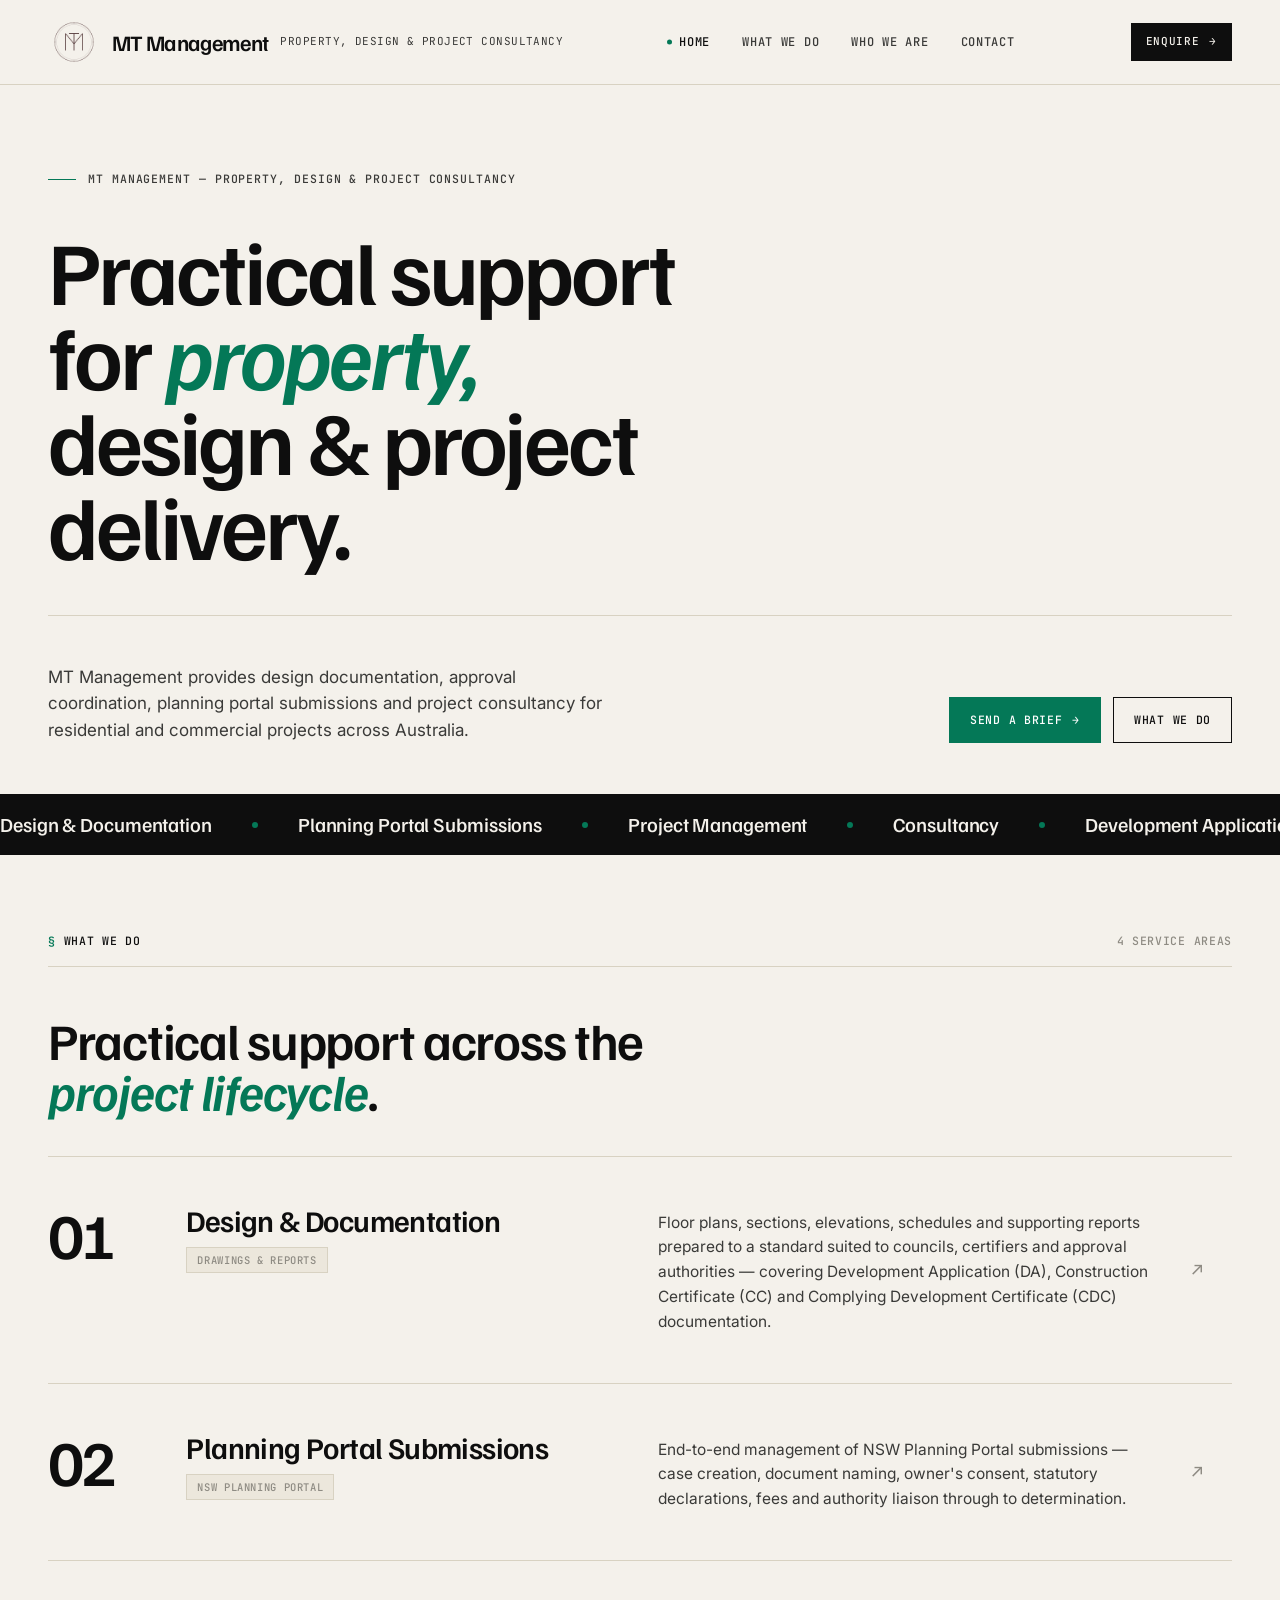
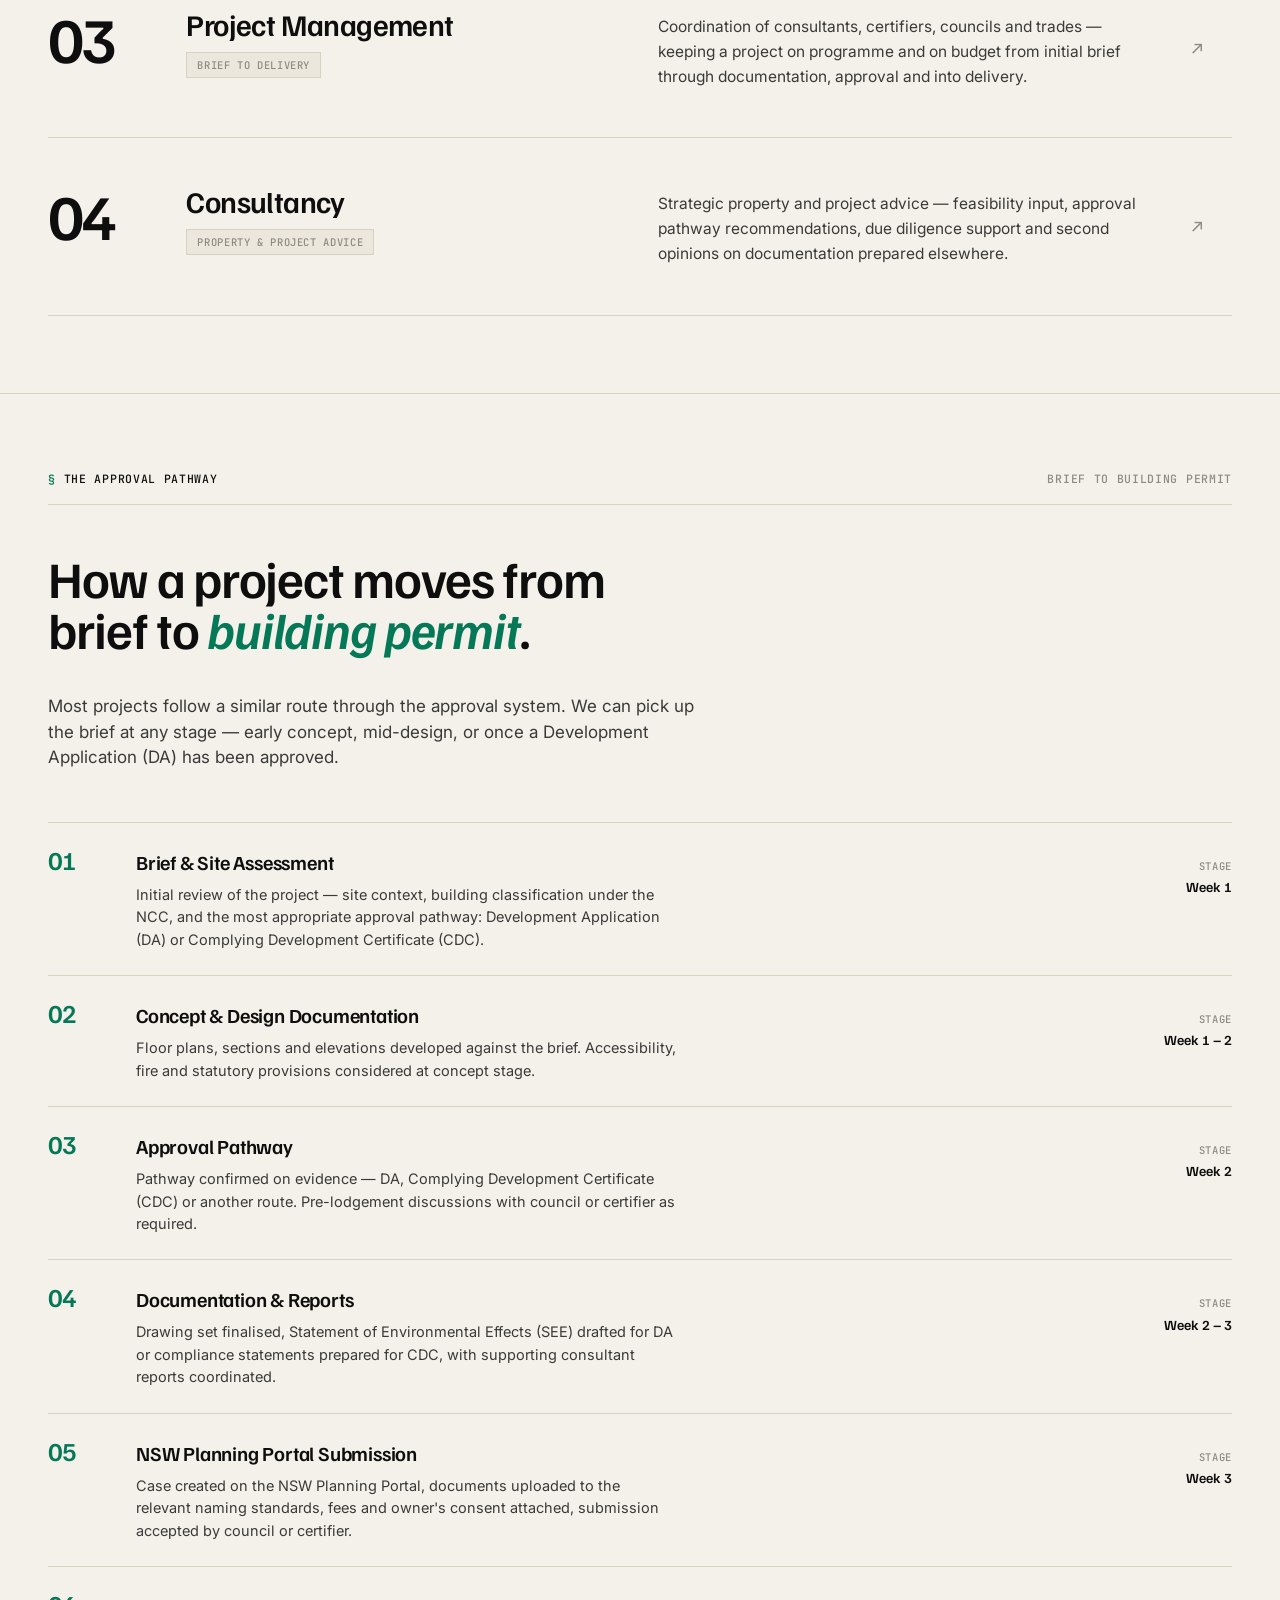
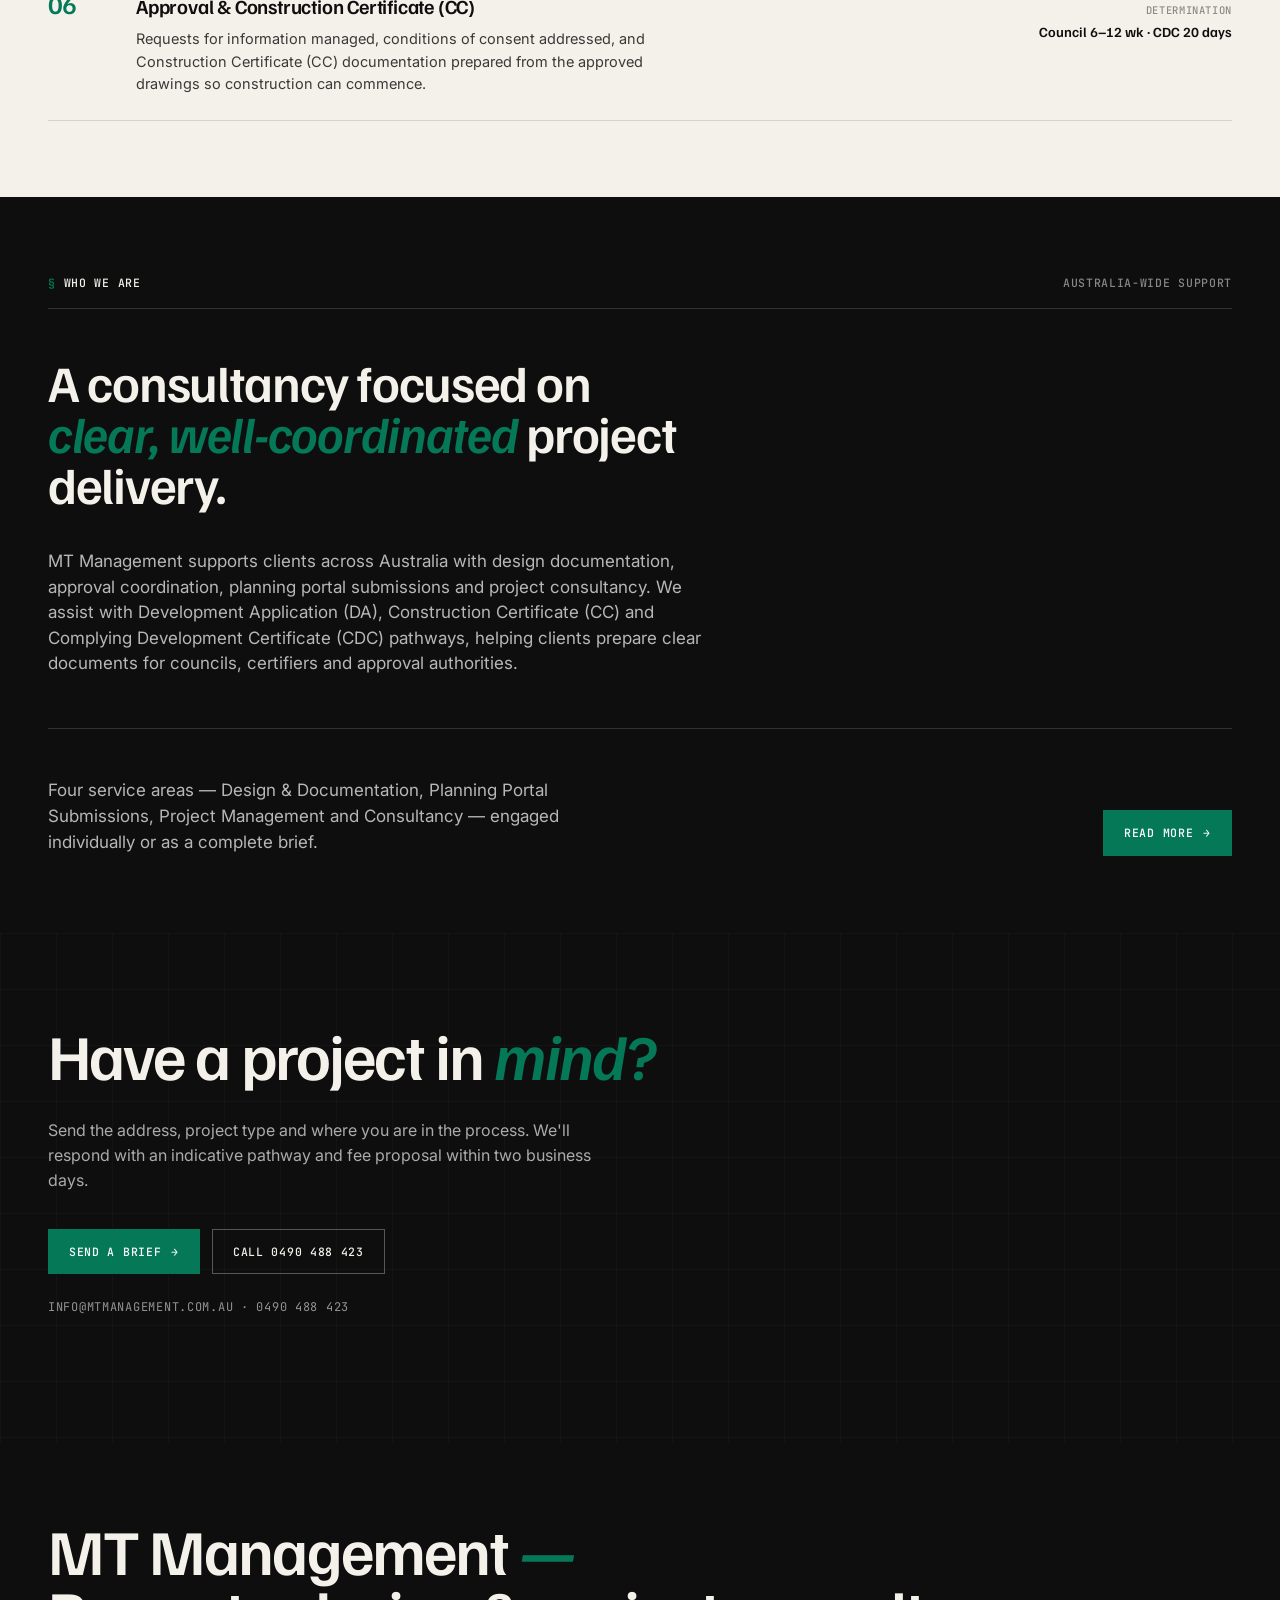
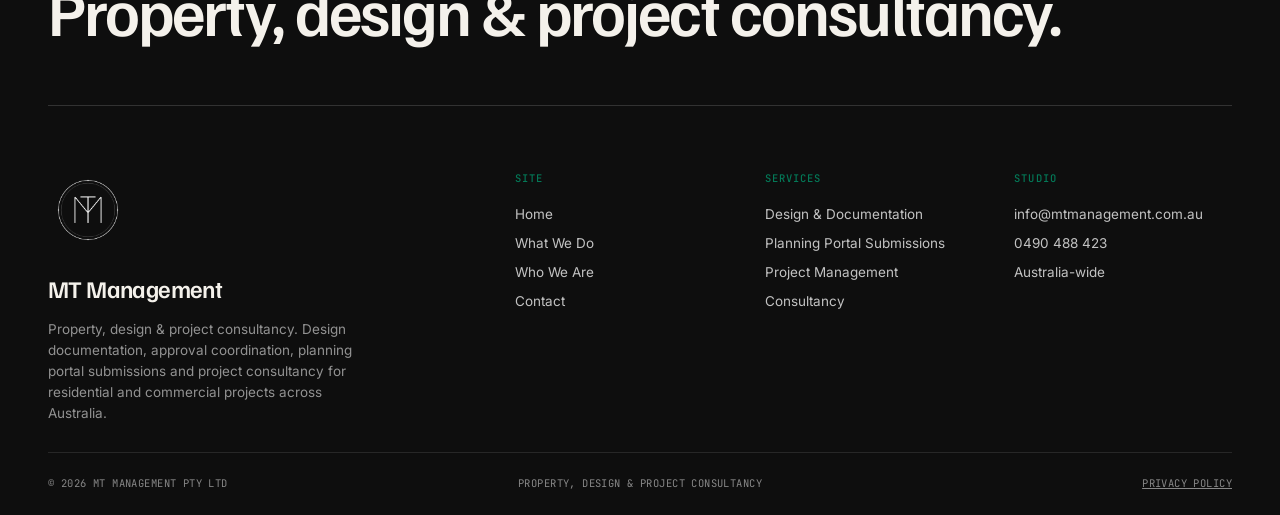
==== index.html @ 386cda75 "Add MT Management logo, audit fixes - Wire logo.png into headers (52px), footer-mark (80px white-fil" ====
<!DOCTYPE html>
<html lang="en">
<head>
<meta charset="UTF-8">
<meta name="viewport" content="width=device-width, initial-scale=1.0">
<title>MT Management — Property, Design &amp; Project Consultancy</title>
<meta name="description" content="MT Management provides design documentation, approval coordination, planning portal submissions and project consultancy for residential and commercial projects across Australia.">
<link rel="preconnect" href="https://fonts.googleapis.com">
<link rel="preconnect" href="https://fonts.gstatic.com" crossorigin>
<link href="https://fonts.googleapis.com/css2?family=Familjen+Grotesk:ital,wght@0,400..700;1,400..700&family=Inter:wght@300..700&family=JetBrains+Mono:wght@400;500&display=swap" rel="stylesheet">
<link rel="stylesheet" href="styles.css">
<link rel="icon" type="image/png" href="logo.png">
</head>
<body>

<!-- ============ HEADER ============ -->
<header class="bar">
  <div class="wrap">
    <div class="bar-inner">
      <a class="mark" href="index.html">
        <img class="logo-mark" src="logo.png" alt="" width="52" height="52">
        <span class="logo">MT Management</span>
        <span class="sub">Property, design &amp; project consultancy</span>
      </a>
      <nav class="primary">
        <a href="index.html" class="current">Home</a>
        <a href="services.html">What We Do</a>
        <a href="about.html">Who We Are</a>
        <a href="contact.html">Contact</a>
      </nav>
      <div class="bar-cta">
        <a href="contact.html" class="btn btn-dark btn-sm">Enquire <span class="btn-arrow">→</span></a>
        <button class="nav-toggle" aria-label="Open menu">Menu</button>
      </div>
    </div>
  </div>
</header>

<!-- ============ HERO ============ -->
<section class="hero">
  <div class="wrap">
    <div class="hero-eyebrow">MT Management — Property, Design &amp; Project Consultancy</div>

    <h1 class="hero-headline">Practical support<br>for <em>property,</em><br>design &amp; project<br>delivery.</h1>

    <div class="hero-foot">
      <p>MT Management provides design documentation, approval coordination, planning portal submissions and project consultancy for residential and commercial projects across Australia.</p>
      <div class="hero-ctas">
        <a href="contact.html" class="btn btn-primary">Send a Brief <span class="btn-arrow">→</span></a>
        <a href="services.html" class="btn btn-outline">What We Do</a>
      </div>
    </div>
  </div>
</section>

<!-- ============ MARQUEE ============ -->
<div class="marquee-strip">
  <div class="marquee-track">
    <span>Design &amp; Documentation</span><span>Planning Portal Submissions</span><span>Project Management</span><span>Consultancy</span><span>Development Application (DA)</span><span>Construction Certificate (CC)</span><span>Complying Development Certificate (CDC)</span><span>Design &amp; Documentation</span><span>Planning Portal Submissions</span><span>Project Management</span><span>Consultancy</span>
  </div>
</div>

<!-- ============ WHAT WE DO (4 service areas) ============ -->
<section class="section">
  <div class="wrap">
    <div class="section-meta">
      <div class="label">What We Do</div>
      <div>4 service areas</div>
    </div>

    <h2 class="section-title">Practical support across the <em>project lifecycle</em>.</h2>

    <div class="services-list">
      <a class="svc-row" href="services.html#design">
        <div class="svc-num">01</div>
        <div class="svc-name">
          <h3>Design &amp; Documentation</h3>
          <span class="tag">Drawings &amp; reports</span>
        </div>
        <div class="svc-desc">Floor plans, sections, elevations, schedules and supporting reports prepared to a standard suited to councils, certifiers and approval authorities — covering Development Application (DA), Construction Certificate (CC) and Complying Development Certificate (CDC) documentation.</div>
        <div class="svc-arrow">↗</div>
      </a>

      <a class="svc-row" href="services.html#portal">
        <div class="svc-num">02</div>
        <div class="svc-name">
          <h3>Planning Portal Submissions</h3>
          <span class="tag">NSW Planning Portal</span>
        </div>
        <div class="svc-desc">End-to-end management of NSW Planning Portal submissions — case creation, document naming, owner's consent, statutory declarations, fees and authority liaison through to determination.</div>
        <div class="svc-arrow">↗</div>
      </a>

      <a class="svc-row" href="services.html#project-management">
        <div class="svc-num">03</div>
        <div class="svc-name">
          <h3>Project Management</h3>
          <span class="tag">Brief to delivery</span>
        </div>
        <div class="svc-desc">Coordination of consultants, certifiers, councils and trades — keeping a project on programme and on budget from initial brief through documentation, approval and into delivery.</div>
        <div class="svc-arrow">↗</div>
      </a>

      <a class="svc-row" href="services.html#consultancy">
        <div class="svc-num">04</div>
        <div class="svc-name">
          <h3>Consultancy</h3>
          <span class="tag">Property &amp; project advice</span>
        </div>
        <div class="svc-desc">Strategic property and project advice — feasibility input, approval pathway recommendations, due diligence support and second opinions on documentation prepared elsewhere.</div>
        <div class="svc-arrow">↗</div>
      </a>
    </div>
  </div>
</section>

<!-- ============ APPROVAL PATHWAY ============ -->
<section class="section section-divider">
  <div class="wrap">
    <div class="section-meta">
      <div class="label">The Approval Pathway</div>
      <div>Brief to building permit</div>
    </div>

    <h2 class="section-title">How a project moves from brief to <em>building permit</em>.</h2>
    <p class="section-lead">Most projects follow a similar route through the approval system. We can pick up the brief at any stage — early concept, mid-design, or once a Development Application (DA) has been approved.</p>

    <div class="process-rows">
      <div class="process-row">
        <div class="process-num-big">01</div>
        <div class="process-content">
          <h4>Brief &amp; Site Assessment</h4>
          <p>Initial review of the project — site context, building classification under the NCC, and the most appropriate approval pathway: Development Application (DA) or Complying Development Certificate (CDC).</p>
        </div>
        <div class="process-time">Stage<strong>Week 1</strong></div>
      </div>

      <div class="process-row">
        <div class="process-num-big">02</div>
        <div class="process-content">
          <h4>Concept &amp; Design Documentation</h4>
          <p>Floor plans, sections and elevations developed against the brief. Accessibility, fire and statutory provisions considered at concept stage.</p>
        </div>
        <div class="process-time">Stage<strong>Week 1 – 2</strong></div>
      </div>

      <div class="process-row">
        <div class="process-num-big">03</div>
        <div class="process-content">
          <h4>Approval Pathway</h4>
          <p>Pathway confirmed on evidence — DA, Complying Development Certificate (CDC) or another route. Pre-lodgement discussions with council or certifier as required.</p>
        </div>
        <div class="process-time">Stage<strong>Week 2</strong></div>
      </div>

      <div class="process-row">
        <div class="process-num-big">04</div>
        <div class="process-content">
          <h4>Documentation &amp; Reports</h4>
          <p>Drawing set finalised, Statement of Environmental Effects (SEE) drafted for DA or compliance statements prepared for CDC, with supporting consultant reports coordinated.</p>
        </div>
        <div class="process-time">Stage<strong>Week 2 – 3</strong></div>
      </div>

      <div class="process-row">
        <div class="process-num-big">05</div>
        <div class="process-content">
          <h4>NSW Planning Portal Submission</h4>
          <p>Case created on the NSW Planning Portal, documents uploaded to the relevant naming standards, fees and owner's consent attached, submission accepted by council or certifier.</p>
        </div>
        <div class="process-time">Stage<strong>Week 3</strong></div>
      </div>

      <div class="process-row">
        <div class="process-num-big">06</div>
        <div class="process-content">
          <h4>Approval &amp; Construction Certificate (CC)</h4>
          <p>Requests for information managed, conditions of consent addressed, and Construction Certificate (CC) documentation prepared from the approved drawings so construction can commence.</p>
        </div>
        <div class="process-time">Determination<strong>Council 6–12 wk · CDC 20 days</strong></div>
      </div>
    </div>
  </div>
</section>

<!-- ============ WHO WE ARE (preview) ============ -->
<section class="section section-dark">
  <div class="wrap">
    <div class="section-meta">
      <div class="label">Who We Are</div>
      <div>Australia-wide support</div>
    </div>

    <h2 class="section-title">A consultancy focused on <em>clear, well-coordinated</em> project delivery.</h2>
    <p class="section-lead">MT Management supports clients across Australia with design documentation, approval coordination, planning portal submissions and project consultancy. We assist with Development Application (DA), Construction Certificate (CC) and Complying Development Certificate (CDC) pathways, helping clients prepare clear documents for councils, certifiers and approval authorities.</p>

    <div class="hero-foot" style="border-top-color: rgba(255,255,255,0.15);">
      <p style="color: rgba(255,255,255,0.7);">Four service areas — Design &amp; Documentation, Planning Portal Submissions, Project Management and Consultancy — engaged individually or as a complete brief.</p>
      <div class="hero-ctas">
        <a href="about.html" class="btn btn-primary">Read More <span class="btn-arrow">→</span></a>
      </div>
    </div>
  </div>
</section>

<!-- ============ JUMBO CTA ============ -->
<section class="cta-jumbo">
  <div class="wrap">
    <h2>Have a project in <em>mind?</em></h2>
    <p>Send the address, project type and where you are in the process. We'll respond with an indicative pathway and fee proposal within two business days.</p>
    <div class="ctas">
      <a href="contact.html" class="btn btn-primary">Send a Brief <span class="btn-arrow">→</span></a>
      <a href="tel:+61490488423" class="btn btn-outline">Call 0490 488 423</a>
    </div>
    <p style="margin-top: 24px; font-family: var(--mono); font-size: 12px; letter-spacing: 0.06em; text-transform: uppercase; color: rgba(255,255,255,0.55);">info@mtmanagement.com.au · 0490 488 423</p>
  </div>
</section>

<!-- ============ FOOTER ============ -->
<footer class="site-footer">
  <div class="wrap">
    <div class="footer-jumbo">MT Management <em>—</em><br>Property, design &amp; project consultancy.</div>

    <div class="footer-grid">
      <div class="footer-mark">
        <img class="logo-mark logo-light" src="logo.png" alt="" width="80" height="80">
        <div class="logo">MT Management</div>
        <p>Property, design &amp; project consultancy. Design documentation, approval coordination, planning portal submissions and project consultancy for residential and commercial projects across Australia.</p>
      </div>
      <div class="footer-col">
        <h5>Site</h5>
        <a href="index.html">Home</a>
        <a href="services.html">What We Do</a>
        <a href="about.html">Who We Are</a>
        <a href="contact.html">Contact</a>
      </div>
      <div class="footer-col">
        <h5>Services</h5>
        <a href="services.html#design">Design &amp; Documentation</a>
        <a href="services.html#portal">Planning Portal Submissions</a>
        <a href="services.html#project-management">Project Management</a>
        <a href="services.html#consultancy">Consultancy</a>
      </div>
      <div class="footer-col">
        <h5>Studio</h5>
        <a href="mailto:info@mtmanagement.com.au">info@mtmanagement.com.au</a>
        <a href="tel:+61490488423">0490 488 423</a>
        <span>Australia-wide</span>
      </div>
    </div>

    <div class="footer-bottom">
      <div>© 2026 MT Management Pty Ltd</div>
      <div class="center">Property, design &amp; project consultancy</div>
      <div class="right"><a href="privacy.html" style="color: inherit;">Privacy Policy</a></div>
    </div>
  </div>
</footer>

<a href="contact.html" class="btn btn-primary floating-cta">Enquire <span class="btn-arrow">→</span></a>

<script src="site.js"></script>

</body>
</html>
---- styles.css ----
/* =========================================================
   DPM — Design & Project Management
   Stylesheet v4 — refined emerald, less heavy
   ========================================================= */

:root {
  --paper: #F4F1EB;
  --paper-2: #ECE7DC;
  --paper-3: #E0D9C7;
  --ink: #0E0E0E;
  --ink-soft: #3A3A38;
  --ink-muted: #8E8B83;
  --rule: #D8D2C2;
  --rule-soft: rgba(14, 14, 14, 0.08);
  --rule-faint: rgba(14, 14, 14, 0.04);
  --accent: #047857;
  --accent-hover: #065F46;
  --accent-soft: #D1FAE5;

  --display: 'Familjen Grotesk', system-ui, sans-serif;
  --body: 'Inter', system-ui, sans-serif;
  --mono: 'JetBrains Mono', ui-monospace, monospace;

  --max: 1280px;
  --pad: clamp(20px, 4vw, 48px);
}

*, *::before, *::after { margin: 0; padding: 0; box-sizing: border-box; }

html { scroll-behavior: smooth; }

body {
  background: var(--paper);
  color: var(--ink);
  font-family: var(--body);
  font-weight: 400;
  line-height: 1.55;
  font-size: 16px;
  -webkit-font-smoothing: antialiased;
  overflow-x: hidden;
}

::selection { background: var(--accent); color: #FFF; }

img, svg { display: block; max-width: 100%; height: auto; }

a { color: inherit; }

.wrap {
  max-width: var(--max);
  margin: 0 auto;
  padding: 0 var(--pad);
  position: relative;
}

/* ---------- Header ---------- */
header.bar {
  position: sticky;
  top: 0;
  z-index: 50;
  background: var(--paper);
  border-bottom: 1px solid var(--rule);
}

.bar-inner {
  display: grid;
  grid-template-columns: auto 1fr auto;
  align-items: center;
  padding: 16px 0;
  gap: 32px;
}

.mark {
  display: inline-flex;
  align-items: center;
  gap: 12px;
  text-decoration: none;
  color: var(--ink);
}

.mark .logo-mark {
  width: 52px;
  height: 52px;
  display: block;
  flex-shrink: 0;
}

.footer-mark .logo-mark {
  width: 80px;
  height: 80px;
  display: block;
  margin-bottom: 20px;
}

.logo-mark.logo-light {
  filter: brightness(0) invert(1);
}

.mark .logo {
  font-family: var(--display);
  font-weight: 600;
  font-size: 22px;
  letter-spacing: -0.03em;
  color: var(--ink);
}

.mark .sub {
  font-family: var(--mono);
  font-size: 11px;
  font-weight: 400;
  letter-spacing: 0.04em;
  text-transform: uppercase;
  color: var(--ink-soft);
  display: none;
}

@media (min-width: 1240px) { .mark .sub { display: inline; } }

nav.primary {
  display: flex;
  gap: 32px;
  justify-content: center;
}

nav.primary a {
  font-family: var(--mono);
  font-size: 12px;
  font-weight: 500;
  letter-spacing: 0.06em;
  text-transform: uppercase;
  color: var(--ink-soft);
  text-decoration: none;
  padding: 6px 0;
  position: relative;
  transition: color 0.2s ease;
}

nav.primary a:hover { color: var(--accent); }
nav.primary a.current { color: var(--ink); }

nav.primary a.current::before {
  content: '';
  position: absolute;
  left: -12px;
  top: 50%;
  width: 5px;
  height: 5px;
  border-radius: 50%;
  background: var(--accent);
  transform: translateY(-50%);
}

.bar-cta {
  display: flex;
  align-items: center;
  gap: 16px;
}

.nav-toggle {
  display: none;
  background: none;
  border: 1px solid var(--ink);
  padding: 8px 14px;
  font-family: var(--mono);
  font-size: 11px;
  font-weight: 500;
  letter-spacing: 0.06em;
  text-transform: uppercase;
  color: var(--ink);
  cursor: pointer;
}

@media (max-width: 900px) {
  nav.primary { display: none; }
  .nav-toggle { display: inline-block; }
  nav.primary.open {
    display: flex;
    position: absolute;
    top: 100%;
    left: 0;
    right: 0;
    flex-direction: column;
    background: var(--paper);
    padding: 24px var(--pad);
    border-bottom: 1px solid var(--rule);
    gap: 18px;
    align-items: flex-start;
  }
  nav.primary.open a { font-size: 14px; }
}

/* ---------- Buttons ---------- */
.btn {
  display: inline-flex;
  align-items: center;
  gap: 10px;
  padding: 13px 20px;
  font-family: var(--mono);
  font-size: 11.5px;
  font-weight: 500;
  letter-spacing: 0.06em;
  text-transform: uppercase;
  text-decoration: none;
  border: 1px solid transparent;
  cursor: pointer;
  transition: all 0.2s ease;
  white-space: nowrap;
}

.btn-primary {
  background: var(--accent);
  color: #FFF;
  border-color: var(--accent);
}

.btn-primary:hover {
  background: var(--accent-hover);
  border-color: var(--accent-hover);
}

.btn-dark {
  background: var(--ink);
  color: var(--paper);
  border-color: var(--ink);
}

.btn-dark:hover {
  background: var(--accent);
  border-color: var(--accent);
}

.btn-outline {
  background: transparent;
  color: var(--ink);
  border-color: var(--ink);
}

.btn-outline:hover {
  background: var(--ink);
  color: var(--paper);
}

.btn-arrow { transition: transform 0.2s ease; }
.btn:hover .btn-arrow { transform: translateX(3px); }

.btn-sm { padding: 9px 14px; font-size: 11px; }

/* ---------- Hero ---------- */
section.hero {
  padding: clamp(48px, 6vw, 88px) 0 clamp(32px, 4vw, 56px);
  position: relative;
}

.hero-eyebrow {
  display: inline-flex;
  align-items: center;
  gap: 12px;
  font-family: var(--mono);
  font-size: 11.5px;
  font-weight: 500;
  letter-spacing: 0.08em;
  text-transform: uppercase;
  color: var(--ink-soft);
  margin-bottom: clamp(24px, 3vw, 40px);
}

.hero-eyebrow::before {
  content: '';
  width: 28px;
  height: 1px;
  background: var(--accent);
}

h1.hero-headline {
  font-family: var(--display);
  font-size: clamp(40px, 7vw, 96px);
  font-weight: 600;
  line-height: 0.95;
  letter-spacing: -0.035em;
  color: var(--ink);
  margin-bottom: clamp(28px, 4vw, 48px);
}

h1.hero-headline em {
  font-style: italic;
  font-weight: 600;
  color: var(--accent);
}

.hero-foot {
  display: grid;
  grid-template-columns: 1.2fr 1fr;
  gap: clamp(28px, 5vw, 72px);
  align-items: end;
  padding-top: clamp(28px, 4vw, 48px);
  border-top: 1px solid var(--rule);
}

.hero-foot p {
  font-size: 17px;
  line-height: 1.55;
  color: var(--ink-soft);
  max-width: 52ch;
}

.hero-ctas {
  display: flex;
  gap: 12px;
  flex-wrap: wrap;
  justify-content: flex-end;
}

@media (max-width: 900px) {
  .hero-foot { grid-template-columns: 1fr; gap: 24px; }
  .hero-ctas { justify-content: flex-start; }
}

/* ---------- Marquee ---------- */
.marquee-strip {
  background: var(--ink);
  color: var(--paper);
  padding: 14px 0;
  overflow: hidden;
  border-top: 1px solid var(--ink);
  border-bottom: 1px solid var(--ink);
}

.marquee-track {
  display: flex;
  gap: 40px;
  white-space: nowrap;
  animation: marquee 50s linear infinite;
  font-family: var(--display);
  font-size: clamp(14px, 1.8vw, 20px);
  font-weight: 500;
  letter-spacing: -0.005em;
}

.marquee-track span {
  display: inline-flex;
  align-items: center;
  gap: 40px;
}

.marquee-track span::after {
  content: '';
  display: inline-block;
  width: 6px;
  height: 6px;
  border-radius: 50%;
  background: var(--accent);
}

@keyframes marquee {
  0% { transform: translateX(0); }
  100% { transform: translateX(-50%); }
}

/* ---------- Section base ---------- */
.section {
  padding: clamp(48px, 6vw, 88px) 0;
  position: relative;
}

.section-tight { padding: clamp(32px, 4vw, 56px) 0; }

.section-divider { border-top: 1px solid var(--rule); }

.section-dark {
  background: var(--ink);
  color: var(--paper);
}

.section-emerald {
  background: var(--accent);
  color: #FFF;
}

/* ---------- Section heads ---------- */
.section-meta {
  display: grid;
  grid-template-columns: 1fr auto;
  align-items: center;
  gap: 24px;
  font-family: var(--mono);
  font-size: 11.5px;
  font-weight: 500;
  letter-spacing: 0.06em;
  text-transform: uppercase;
  color: var(--ink-muted);
  margin-bottom: clamp(28px, 4vw, 48px);
  padding-bottom: 16px;
  border-bottom: 1px solid var(--rule);
}

.section-meta .label { color: var(--ink); }

.section-meta .label::before {
  content: '§';
  color: var(--accent);
  margin-right: 8px;
  font-weight: 600;
}

.section-dark .section-meta { border-bottom-color: rgba(255,255,255,0.15); color: rgba(255,255,255,0.5); }
.section-dark .section-meta .label { color: var(--paper); }
.section-emerald .section-meta { border-bottom-color: rgba(255,255,255,0.25); color: rgba(255,255,255,0.7); }
.section-emerald .section-meta .label { color: #FFF; }
.section-emerald .section-meta .label::before { color: rgba(255,255,255,0.7); }

.section-title {
  font-family: var(--display);
  font-size: clamp(28px, 4vw, 56px);
  font-weight: 600;
  line-height: 1;
  letter-spacing: -0.025em;
  color: var(--ink);
  max-width: 22ch;
  margin-bottom: clamp(24px, 3vw, 40px);
}

.section-title em {
  font-style: italic;
  font-weight: 600;
  color: var(--accent);
}

.section-dark .section-title { color: var(--paper); }
.section-emerald .section-title { color: #FFF; max-width: 100%; }
.section-emerald .section-title em { color: var(--paper); }

.section-lead {
  font-size: 17px;
  line-height: 1.5;
  color: var(--ink-soft);
  max-width: 60ch;
  margin-bottom: clamp(32px, 4vw, 56px);
}

.section-dark .section-lead { color: rgba(255,255,255,0.7); }
.section-emerald .section-lead { color: rgba(255,255,255,0.85); }

/* ---------- Services list ---------- */
.services-list { border-top: 1px solid var(--rule); }

.svc-row {
  display: grid;
  grid-template-columns: 100px 1.4fr 1.6fr 40px;
  gap: clamp(20px, 3vw, 48px);
  padding: clamp(28px, 4vw, 48px) 0;
  border-bottom: 1px solid var(--rule);
  align-items: start;
  text-decoration: none;
  color: inherit;
  position: relative;
  transition: background 0.3s ease;
}

.svc-row:hover { background: var(--paper-2); }

.svc-row::before {
  content: '';
  position: absolute;
  left: 0;
  top: 0;
  width: 0;
  height: 100%;
  background: var(--accent);
  transition: width 0.3s cubic-bezier(0.2, 0.8, 0.2, 1);
}

.svc-row:hover::before { width: 3px; }

.svc-num {
  font-family: var(--display);
  font-size: clamp(40px, 5vw, 72px);
  font-weight: 600;
  line-height: 0.9;
  letter-spacing: -0.04em;
  color: var(--ink);
  transition: color 0.3s ease;
}

.svc-row:hover .svc-num { color: var(--accent); }

.svc-name h3 {
  font-family: var(--display);
  font-size: clamp(22px, 2.5vw, 30px);
  font-weight: 600;
  line-height: 1.05;
  letter-spacing: -0.02em;
  color: var(--ink);
  margin-bottom: 10px;
}

.svc-name .tag {
  display: inline-block;
  font-family: var(--mono);
  font-size: 10.5px;
  font-weight: 500;
  letter-spacing: 0.06em;
  text-transform: uppercase;
  color: var(--ink-muted);
  padding: 4px 10px;
  background: var(--paper-2);
  border: 1px solid var(--rule);
}

.svc-row:hover .svc-name .tag { background: #FFF; border-color: var(--accent); color: var(--accent); }

.svc-desc {
  font-size: 15.5px;
  line-height: 1.6;
  color: var(--ink-soft);
  padding-top: 6px;
}

.svc-arrow {
  font-family: var(--mono);
  font-size: 18px;
  color: var(--ink-muted);
  align-self: center;
  transition: transform 0.3s ease, color 0.3s ease;
}

.svc-row:hover .svc-arrow { color: var(--accent); transform: translate(6px, -3px); }

@media (max-width: 900px) {
  .svc-row {
    grid-template-columns: auto 1fr;
    gap: 12px 20px;
    padding: 24px 0;
  }
  .svc-num { font-size: 40px; grid-row: 1; }
  .svc-name { grid-column: 2; }
  .svc-desc { grid-column: 1 / -1; padding-top: 0; }
  .svc-arrow { display: none; }
}

/* ---------- Portal callout (separated service) ---------- */
.portal-callout {
  display: grid;
  grid-template-columns: 1fr 1fr;
  gap: 0;
  border: 1px solid var(--ink);
  margin-top: clamp(40px, 5vw, 64px);
  background: var(--paper);
  position: relative;
  overflow: hidden;
}

.portal-callout-left {
  background: var(--accent);
  color: #FFF;
  padding: clamp(36px, 5vw, 64px);
  position: relative;
}

.portal-callout-left::before {
  content: '';
  position: absolute;
  inset: 0;
  background-image:
    linear-gradient(rgba(255,255,255,0.04) 1px, transparent 1px),
    linear-gradient(90deg, rgba(255,255,255,0.04) 1px, transparent 1px);
  background-size: 32px 32px;
  pointer-events: none;
}

.portal-callout-left .pc-tag {
  display: inline-block;
  font-family: var(--mono);
  font-size: 11px;
  font-weight: 500;
  letter-spacing: 0.1em;
  text-transform: uppercase;
  color: rgba(255,255,255,0.85);
  padding: 5px 10px;
  background: rgba(255,255,255,0.15);
  border: 1px solid rgba(255,255,255,0.3);
  margin-bottom: 24px;
  position: relative;
}

.portal-callout-left h3 {
  font-family: var(--display);
  font-size: clamp(28px, 3.5vw, 44px);
  font-weight: 600;
  line-height: 1;
  letter-spacing: -0.03em;
  color: #FFF;
  margin-bottom: 16px;
  position: relative;
}

.portal-callout-left h3 em {
  font-style: italic;
  font-weight: 500;
  color: var(--paper);
}

.portal-callout-left .pc-num {
  font-family: var(--mono);
  font-size: 11px;
  font-weight: 500;
  letter-spacing: 0.1em;
  text-transform: uppercase;
  color: rgba(255,255,255,0.7);
  position: relative;
}

.portal-callout-right {
  padding: clamp(36px, 5vw, 64px);
  display: flex;
  flex-direction: column;
  justify-content: center;
}

.portal-callout-right p {
  font-size: 16px;
  line-height: 1.6;
  color: var(--ink-soft);
  margin-bottom: 20px;
}

.portal-callout-right p strong {
  color: var(--ink);
  font-weight: 600;
}

.portal-callout-right ul {
  list-style: none;
  margin-bottom: 28px;
}

.portal-callout-right ul li {
  display: grid;
  grid-template-columns: 20px 1fr;
  gap: 8px;
  padding: 6px 0;
  font-size: 14.5px;
  color: var(--ink);
}

.portal-callout-right ul li::before {
  content: '→';
  color: var(--accent);
  font-family: var(--mono);
  font-weight: 600;
}

@media (max-width: 800px) {
  .portal-callout { grid-template-columns: 1fr; }
}

/* ---------- Process timeline ---------- */
.process-rows {
  display: grid;
  grid-template-columns: 1fr;
  margin-top: 24px;
}

.process-row {
  display: grid;
  grid-template-columns: 60px 1fr 200px;
  gap: 28px;
  padding: 24px 0;
  border-bottom: 1px solid var(--rule);
  align-items: baseline;
}

.process-row:first-child { border-top: 1px solid var(--rule); }
.process-row:last-child { border-bottom: 1px solid var(--rule); }

.process-num-big {
  font-family: var(--display);
  font-size: 26px;
  font-weight: 600;
  letter-spacing: -0.02em;
  color: var(--accent);
  line-height: 1;
}

.process-content h4 {
  font-family: var(--display);
  font-size: 20px;
  font-weight: 600;
  letter-spacing: -0.01em;
  margin-bottom: 6px;
}

.process-content p {
  font-size: 14.5px;
  line-height: 1.55;
  color: var(--ink-soft);
  max-width: 60ch;
}

.process-time {
  font-family: var(--mono);
  font-size: 10.5px;
  font-weight: 500;
  letter-spacing: 0.06em;
  text-transform: uppercase;
  color: var(--ink-muted);
  text-align: right;
}

.process-time strong {
  display: block;
  color: var(--ink);
  font-size: 14px;
  font-family: var(--display);
  font-weight: 600;
  letter-spacing: -0.005em;
  margin-top: 4px;
  text-transform: none;
  line-height: 1.3;
  word-spacing: 0.02em;
}

@media (max-width: 900px) {
  .process-row { grid-template-columns: 50px 1fr; gap: 12px 16px; }
  .process-time { grid-column: 2; text-align: left; margin-top: 6px; }
}

/* ---------- Big CTA section ---------- */
.cta-jumbo {
  background: var(--ink);
  color: var(--paper);
  padding: clamp(48px, 7vw, 96px) 0;
  position: relative;
  overflow: hidden;
}

.cta-jumbo::before {
  content: '';
  position: absolute;
  inset: 0;
  background-image:
    linear-gradient(rgba(255,255,255,0.025) 1px, transparent 1px),
    linear-gradient(90deg, rgba(255,255,255,0.025) 1px, transparent 1px);
  background-size: 56px 56px;
  pointer-events: none;
}

.cta-jumbo h2 {
  font-family: var(--display);
  font-size: clamp(32px, 5vw, 64px);
  font-weight: 600;
  line-height: 1;
  letter-spacing: -0.03em;
  color: var(--paper);
  margin-bottom: clamp(20px, 3vw, 32px);
  max-width: 18ch;
  position: relative;
}

.cta-jumbo h2 em {
  font-style: italic;
  font-weight: 600;
  color: var(--accent);
}

.cta-jumbo p {
  font-size: 16px;
  line-height: 1.55;
  color: rgba(255,255,255,0.65);
  max-width: 56ch;
  margin-bottom: clamp(24px, 3vw, 36px);
  position: relative;
}

.cta-jumbo .ctas {
  display: flex;
  gap: 12px;
  flex-wrap: wrap;
  position: relative;
}

.cta-jumbo .btn-outline {
  background: transparent;
  color: var(--paper);
  border-color: rgba(255,255,255,0.3);
}

.cta-jumbo .btn-outline:hover {
  background: var(--paper);
  color: var(--ink);
  border-color: var(--paper);
}

/* ---------- Two-column ---------- */
.two-col {
  display: grid;
  grid-template-columns: 1fr 1.4fr;
  gap: clamp(28px, 5vw, 72px);
  align-items: start;
}

.two-col .col-l h3 {
  font-family: var(--display);
  font-size: clamp(24px, 2.6vw, 32px);
  font-weight: 600;
  line-height: 1.05;
  letter-spacing: -0.02em;
  margin-bottom: 14px;
}

.two-col .col-l h3 em {
  font-style: italic;
  font-weight: 600;
  color: var(--accent);
}

.two-col .col-r p {
  font-size: 16px;
  line-height: 1.65;
  color: var(--ink-soft);
}

.two-col .col-r p + p { margin-top: 1em; }

@media (max-width: 900px) {
  .two-col { grid-template-columns: 1fr; gap: 20px; }
}

/* ---------- Stat band ---------- */
.stat-band {
  display: grid;
  grid-template-columns: repeat(4, 1fr);
  border-top: 1px solid var(--rule);
  border-bottom: 1px solid var(--rule);
}

.stat-cell {
  padding: clamp(24px, 3vw, 36px) clamp(18px, 2.5vw, 28px);
  border-right: 1px solid var(--rule);
}

.stat-cell:last-child { border-right: none; }

.stat-cell .v {
  font-family: var(--display);
  font-size: clamp(28px, 3.5vw, 44px);
  font-weight: 600;
  line-height: 0.95;
  letter-spacing: -0.025em;
  color: var(--ink);
  margin-bottom: 6px;
}

.stat-cell .v em {
  font-style: italic;
  color: var(--accent);
}

.stat-cell .l {
  font-family: var(--mono);
  font-size: 10.5px;
  font-weight: 500;
  letter-spacing: 0.06em;
  text-transform: uppercase;
  color: var(--ink-muted);
}

@media (max-width: 700px) {
  .stat-band { grid-template-columns: 1fr 1fr; }
  .stat-cell:nth-child(2) { border-right: none; }
  .stat-cell:nth-child(-n+2) { border-bottom: 1px solid var(--rule); }
}

/* ---------- Page hero ---------- */
section.page-hero {
  padding: clamp(40px, 5vw, 72px) 0 clamp(32px, 4vw, 56px);
  border-bottom: 1px solid var(--rule);
}

.page-hero-meta {
  display: flex;
  gap: 12px;
  font-family: var(--mono);
  font-size: 11.5px;
  letter-spacing: 0.06em;
  text-transform: uppercase;
  color: var(--ink-muted);
  margin-bottom: clamp(20px, 2.5vw, 32px);
}

.page-hero-meta a { color: var(--ink-muted); text-decoration: none; transition: color 0.2s ease; }
.page-hero-meta a:hover { color: var(--accent); }

h1.page-title {
  font-family: var(--display);
  font-size: clamp(40px, 6vw, 80px);
  font-weight: 600;
  line-height: 0.95;
  letter-spacing: -0.035em;
  color: var(--ink);
  margin-bottom: clamp(20px, 2.5vw, 32px);
}

h1.page-title em {
  font-style: italic;
  font-weight: 600;
  color: var(--accent);
}

.page-lede {
  font-size: 17px;
  line-height: 1.5;
  color: var(--ink-soft);
  max-width: 56ch;
}

/* ---------- Service detail ---------- */
.svc-detail {
  display: grid;
  grid-template-columns: 1fr 2fr;
  gap: clamp(28px, 4vw, 64px);
  padding: clamp(48px, 6vw, 88px) 0;
  border-bottom: 1px solid var(--rule);
}

.svc-detail:first-of-type { border-top: 1px solid var(--rule); }

.svc-detail .left {
  position: sticky;
  top: 96px;
}

.svc-detail .label-num {
  font-family: var(--display);
  font-size: clamp(56px, 7vw, 112px);
  font-weight: 600;
  line-height: 0.9;
  letter-spacing: -0.045em;
  color: var(--ink);
  margin-bottom: 14px;
}

.svc-detail .label-name {
  font-family: var(--mono);
  font-size: 11.5px;
  font-weight: 500;
  letter-spacing: 0.08em;
  text-transform: uppercase;
  color: var(--accent);
}

.svc-detail h2 {
  font-family: var(--display);
  font-size: clamp(28px, 3.5vw, 44px);
  font-weight: 600;
  letter-spacing: -0.025em;
  line-height: 1;
  margin-bottom: 20px;
}

.svc-detail h2 em {
  font-style: italic;
  font-weight: 600;
  color: var(--accent);
}

.svc-detail .intro {
  font-size: 17px;
  line-height: 1.6;
  color: var(--ink-soft);
  margin-bottom: 28px;
  max-width: 64ch;
}

.svc-detail h4 {
  font-family: var(--mono);
  font-size: 11.5px;
  font-weight: 500;
  letter-spacing: 0.1em;
  text-transform: uppercase;
  color: var(--accent);
  margin-bottom: 14px;
  margin-top: 32px;
}

.svc-detail h4:first-of-type { margin-top: 0; }

.svc-detail h4 + p {
  font-size: 15.5px;
  line-height: 1.65;
  color: var(--ink);
  max-width: 64ch;
}

.svc-detail h4 + p + p { margin-top: 1em; }

.svc-detail ol.process-steps {
  list-style: none;
  counter-reset: step;
  display: grid;
  gap: 14px;
}

.svc-detail ol.process-steps li {
  counter-increment: step;
  position: relative;
  padding-left: 42px;
  font-size: 15px;
  line-height: 1.6;
  color: var(--ink-soft);
}

.svc-detail ol.process-steps li::before {
  content: counter(step, decimal-leading-zero);
  position: absolute;
  left: 0;
  top: 4px;
  font-family: var(--mono);
  font-size: 10.5px;
  font-weight: 600;
  color: var(--accent);
  letter-spacing: 0.04em;
}

.svc-detail ol.process-steps li strong { color: var(--ink); font-weight: 600; }

.svc-detail ul.deliverables {
  list-style: none;
  display: grid;
  gap: 10px;
}

.svc-detail ul.deliverables li {
  display: grid;
  grid-template-columns: 22px 1fr;
  gap: 10px;
  font-size: 15px;
  color: var(--ink);
  line-height: 1.5;
}

.svc-detail ul.deliverables li::before {
  content: '→';
  color: var(--accent);
  font-family: var(--mono);
  font-weight: 600;
}

.svc-detail .timeline-bar {
  margin-top: 28px;
  padding: 16px 22px;
  background: var(--paper-2);
  border-left: 3px solid var(--accent);
  display: grid;
  grid-template-columns: auto 1fr;
  gap: 14px;
  align-items: center;
}

.svc-detail .timeline-bar .clock {
  width: 26px;
  height: 26px;
  border-radius: 50%;
  background: var(--accent);
  color: #FFF;
  display: flex;
  align-items: center;
  justify-content: center;
}

.svc-detail .timeline-bar .clock svg { width: 13px; height: 13px; }

.svc-detail .timeline-bar .text {
  font-size: 13.5px;
  line-height: 1.5;
  color: var(--ink-soft);
}

.svc-detail .timeline-bar strong { color: var(--ink); font-weight: 600; }

@media (max-width: 900px) {
  .svc-detail { grid-template-columns: 1fr; gap: 20px; padding: 40px 0; }
  .svc-detail .left { position: static; }
  .svc-detail .label-num { font-size: 48px; }
}

/* ---------- Form ---------- */
.contact-grid {
  display: grid;
  grid-template-columns: 1fr 1.4fr;
  gap: clamp(28px, 4vw, 64px);
  align-items: start;
}

.contact-side .info {
  display: grid;
  gap: 20px;
}

.contact-side .info-row {
  padding-bottom: 18px;
  border-bottom: 1px solid var(--rule);
}

.contact-side .info-row:last-child { border-bottom: none; }

.contact-side .key {
  font-family: var(--mono);
  font-size: 10.5px;
  font-weight: 500;
  letter-spacing: 0.08em;
  text-transform: uppercase;
  color: var(--ink-muted);
  margin-bottom: 8px;
}

.contact-side .val {
  font-family: var(--display);
  font-size: 19px;
  font-weight: 600;
  letter-spacing: -0.01em;
  line-height: 1.2;
}

.contact-side .val a {
  color: var(--ink);
  text-decoration: none;
  border-bottom: 2px solid var(--accent);
  padding-bottom: 1px;
  transition: color 0.2s ease;
}

.contact-side .val a:hover { color: var(--accent); }

.contact-side .val.muted {
  font-family: var(--body);
  font-size: 15px;
  font-weight: 400;
  color: var(--ink-soft);
}

form.contact-form {
  display: grid;
  gap: 22px;
  padding: clamp(28px, 3.5vw, 40px);
  background: #FFF;
  border: 1px solid var(--rule);
}

.field-grid-2 {
  display: grid;
  grid-template-columns: 1fr 1fr;
  gap: 18px;
}

.field {
  display: flex;
  flex-direction: column;
  gap: 6px;
}

.field label {
  font-family: var(--mono);
  font-size: 10.5px;
  font-weight: 500;
  letter-spacing: 0.08em;
  text-transform: uppercase;
  color: var(--ink-soft);
}

.field label .req { color: var(--accent); margin-left: 2px; }

.field input,
.field textarea,
.field select {
  background: transparent;
  border: none;
  border-bottom: 1px solid var(--rule);
  padding: 6px 0 9px;
  font-family: var(--body);
  font-size: 15px;
  color: var(--ink);
  resize: vertical;
  outline: none;
  transition: border-color 0.2s ease;
  appearance: none;
  -webkit-appearance: none;
  border-radius: 0;
}

.field input:focus,
.field textarea:focus,
.field select:focus {
  border-bottom-color: var(--accent);
  border-bottom-width: 2px;
}

.field textarea { min-height: 120px; line-height: 1.55; }

.field select {
  background-image: url("data:image/svg+xml;utf8,<svg xmlns='http://www.w3.org/2000/svg' viewBox='0 0 12 8'><path d='M1 1l5 5 5-5' fill='none' stroke='%230E0E0E' stroke-width='1.5'/></svg>");
  background-repeat: no-repeat;
  background-position: right 4px center;
  background-size: 12px;
  padding-right: 24px;
  cursor: pointer;
}

.hp { position: absolute; left: -9999px; opacity: 0; }

.form-foot {
  display: flex;
  justify-content: space-between;
  align-items: center;
  gap: 16px;
  flex-wrap: wrap;
  padding-top: 14px;
  border-top: 1px solid var(--rule);
}

.form-foot p {
  font-family: var(--mono);
  font-size: 10.5px;
  letter-spacing: 0.06em;
  text-transform: uppercase;
  color: var(--ink-muted);
}

@media (max-width: 900px) {
  .contact-grid { grid-template-columns: 1fr; gap: 28px; }
  .field-grid-2 { grid-template-columns: 1fr; }
}

/* ---------- FAQ ---------- */
.faq-list { border-top: 1px solid var(--rule); margin-top: 24px; }

.faq-item { border-bottom: 1px solid var(--rule); }

.faq-item summary {
  padding: 22px 0;
  cursor: pointer;
  list-style: none;
  display: flex;
  justify-content: space-between;
  align-items: center;
  gap: 24px;
  font-family: var(--display);
  font-size: clamp(17px, 2vw, 22px);
  font-weight: 600;
  letter-spacing: -0.01em;
  color: var(--ink);
  transition: color 0.2s ease;
}

.faq-item summary::-webkit-details-marker { display: none; }
.faq-item summary:hover { color: var(--accent); }

.faq-item summary::after {
  content: '';
  width: 20px;
  height: 20px;
  flex-shrink: 0;
  background-image: url("data:image/svg+xml;utf8,<svg xmlns='http://www.w3.org/2000/svg' viewBox='0 0 24 24' fill='none' stroke='%230E0E0E' stroke-width='2'><line x1='12' y1='5' x2='12' y2='19'/><line x1='5' y1='12' x2='19' y2='12'/></svg>");
  background-repeat: no-repeat;
  background-position: center;
  transition: transform 0.3s ease;
}

.faq-item[open] summary::after {
  background-image: url("data:image/svg+xml;utf8,<svg xmlns='http://www.w3.org/2000/svg' viewBox='0 0 24 24' fill='none' stroke='%23047857' stroke-width='2'><line x1='5' y1='12' x2='19' y2='12'/></svg>");
}

.faq-item .answer {
  padding: 0 0 26px;
  font-size: 15.5px;
  line-height: 1.65;
  color: var(--ink-soft);
  max-width: 72ch;
}

.faq-item .answer p + p { margin-top: 1em; }

/* ---------- Out of scope ---------- */
.scope-grid {
  display: grid;
  grid-template-columns: repeat(3, 1fr);
  gap: 0;
  border-top: 1px solid var(--rule);
  border-bottom: 1px solid var(--rule);
  margin-top: 24px;
}

.scope-cell {
  padding: clamp(24px, 3vw, 40px);
  border-right: 1px solid var(--rule);
}

.scope-cell:last-child { border-right: none; }

.scope-cell .x {
  width: 28px;
  height: 28px;
  border: 1.5px solid var(--ink-muted);
  display: flex;
  align-items: center;
  justify-content: center;
  margin-bottom: 14px;
  color: var(--ink-muted);
  font-size: 14px;
}

.scope-cell h4 {
  font-family: var(--display);
  font-size: 19px;
  font-weight: 600;
  letter-spacing: -0.01em;
  margin-bottom: 8px;
}

.scope-cell p {
  font-size: 14px;
  line-height: 1.55;
  color: var(--ink-soft);
}

@media (max-width: 800px) {
  .scope-grid { grid-template-columns: 1fr; }
  .scope-cell { border-right: none; border-bottom: 1px solid var(--rule); }
  .scope-cell:last-child { border-bottom: none; }
}

/* ---------- Footer ---------- */
footer.site-footer {
  background: var(--ink);
  color: var(--paper);
  padding: clamp(48px, 6vw, 80px) 0 24px;
}

.footer-jumbo {
  font-family: var(--display);
  font-size: clamp(32px, 5vw, 64px);
  font-weight: 600;
  letter-spacing: -0.03em;
  line-height: 0.95;
  margin-bottom: clamp(40px, 5vw, 64px);
  padding-bottom: clamp(40px, 5vw, 64px);
  border-bottom: 1px solid rgba(255,255,255,0.15);
}

.footer-jumbo em {
  font-style: italic;
  color: var(--accent);
}

.footer-grid {
  display: grid;
  grid-template-columns: 2fr 1fr 1fr 1fr;
  gap: 32px;
  padding-bottom: 28px;
  border-bottom: 1px solid rgba(255,255,255,0.1);
}

.footer-mark .logo {
  font-family: var(--display);
  font-size: 24px;
  font-weight: 600;
  letter-spacing: -0.025em;
  margin-bottom: 12px;
}

.footer-mark p {
  font-size: 13.5px;
  line-height: 1.55;
  color: rgba(255,255,255,0.55);
  max-width: 36ch;
}

.footer-col h5 {
  font-family: var(--mono);
  font-size: 10.5px;
  font-weight: 500;
  letter-spacing: 0.1em;
  text-transform: uppercase;
  color: var(--accent);
  margin-bottom: 14px;
}

.footer-col a {
  display: block;
  font-size: 13.5px;
  color: rgba(255,255,255,0.75);
  text-decoration: none;
  padding: 4px 0;
  transition: color 0.2s ease;
}

.footer-col a:hover { color: #FFF; }

.footer-col span {
  display: block;
  font-size: 13.5px;
  padding: 4px 0;
  color: rgba(255,255,255,0.75);
}

.footer-bottom {
  padding-top: 22px;
  display: grid;
  grid-template-columns: 1fr 1fr 1fr;
  gap: 16px;
  font-family: var(--mono);
  font-size: 10.5px;
  letter-spacing: 0.04em;
  text-transform: uppercase;
  color: rgba(255,255,255,0.5);
}

.footer-bottom .center { text-align: center; }
.footer-bottom .right { text-align: right; }

@media (max-width: 800px) {
  .footer-grid { grid-template-columns: 1fr 1fr; gap: 28px; }
  .footer-bottom { grid-template-columns: 1fr; gap: 8px; }
  .footer-bottom .right, .footer-bottom .center { text-align: left; }
}

@media (max-width: 540px) {
  .footer-grid { grid-template-columns: 1fr; }
}

/* ---------- Reveal ---------- */
.reveal {
  opacity: 0;
  transform: translateY(16px);
  transition: opacity 0.7s cubic-bezier(0.2, 0.8, 0.2, 1), transform 0.7s cubic-bezier(0.2, 0.8, 0.2, 1);
}

.reveal.in { opacity: 1; transform: translateY(0); }

/* ---------- Floating CTA ---------- */
.floating-cta {
  position: fixed;
  bottom: 16px;
  right: 16px;
  z-index: 40;
  display: none;
}

@media (max-width: 700px) { .floating-cta { display: inline-flex; } }
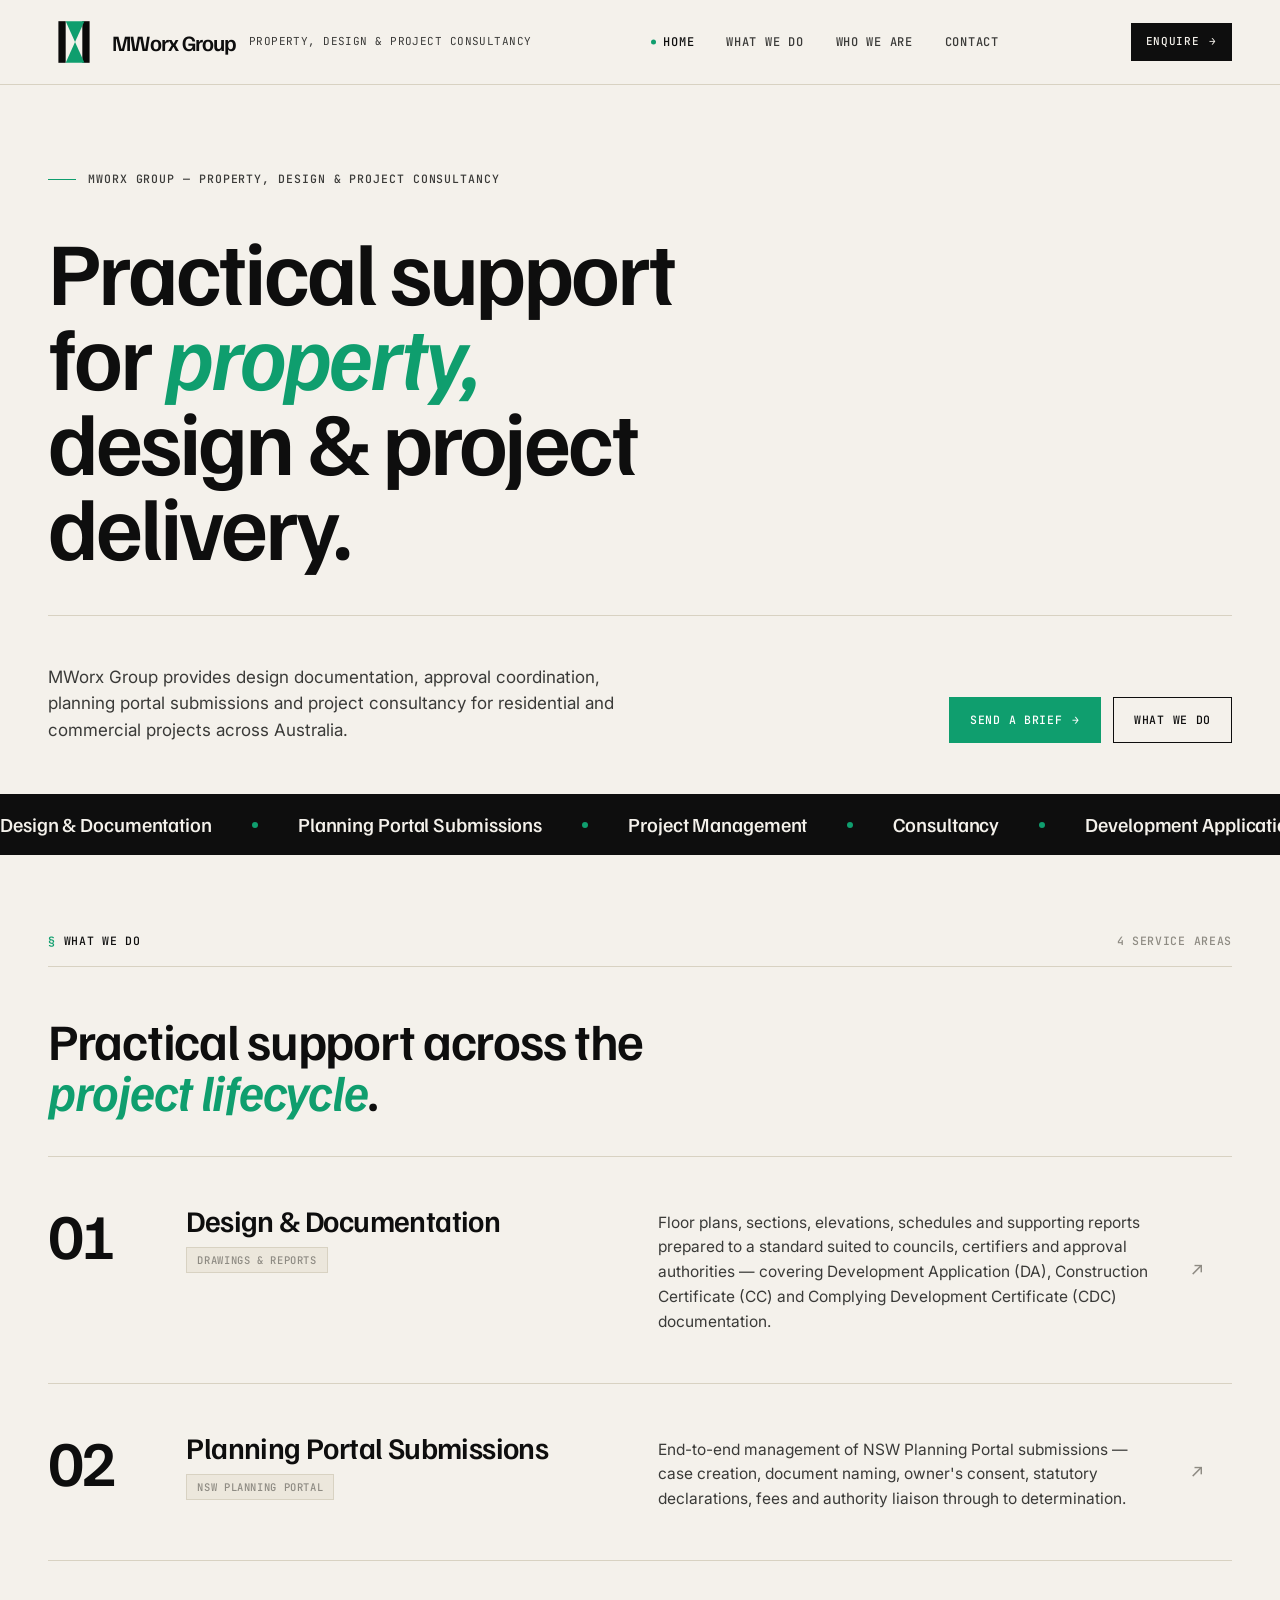
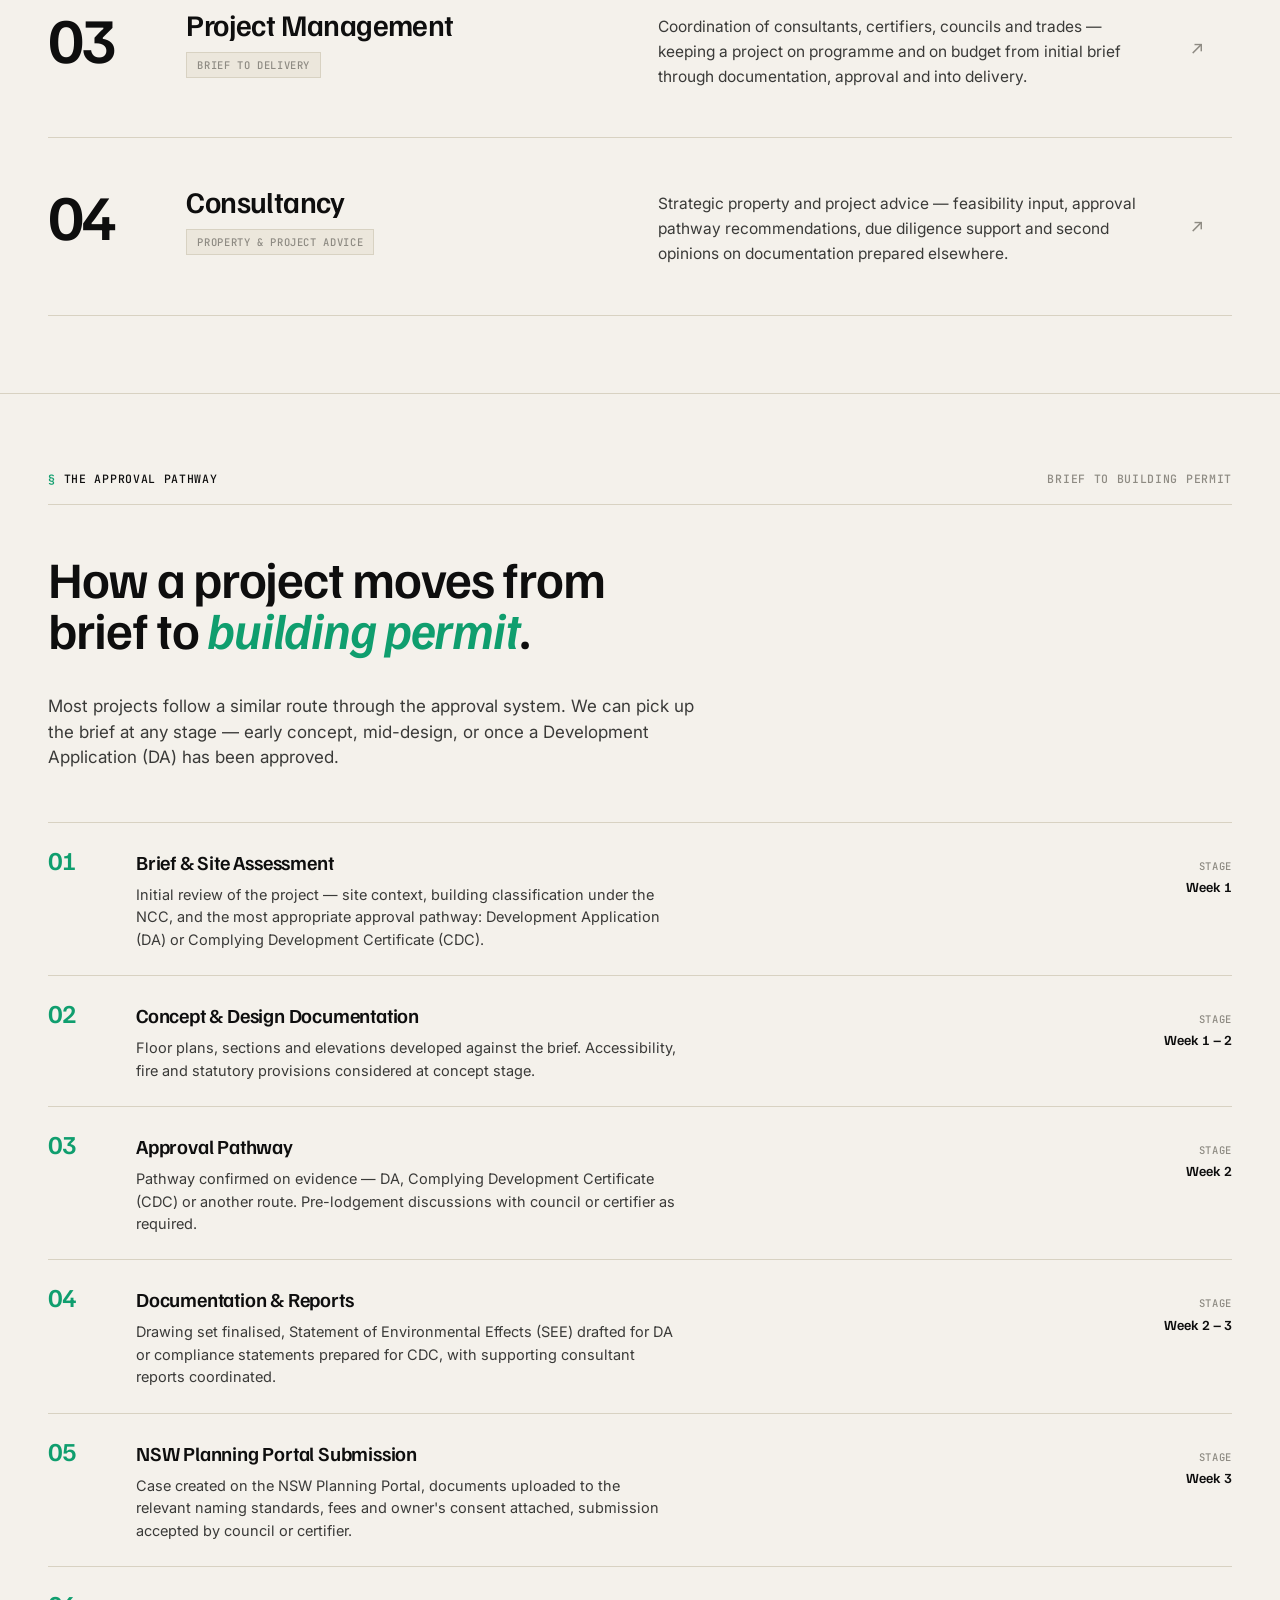
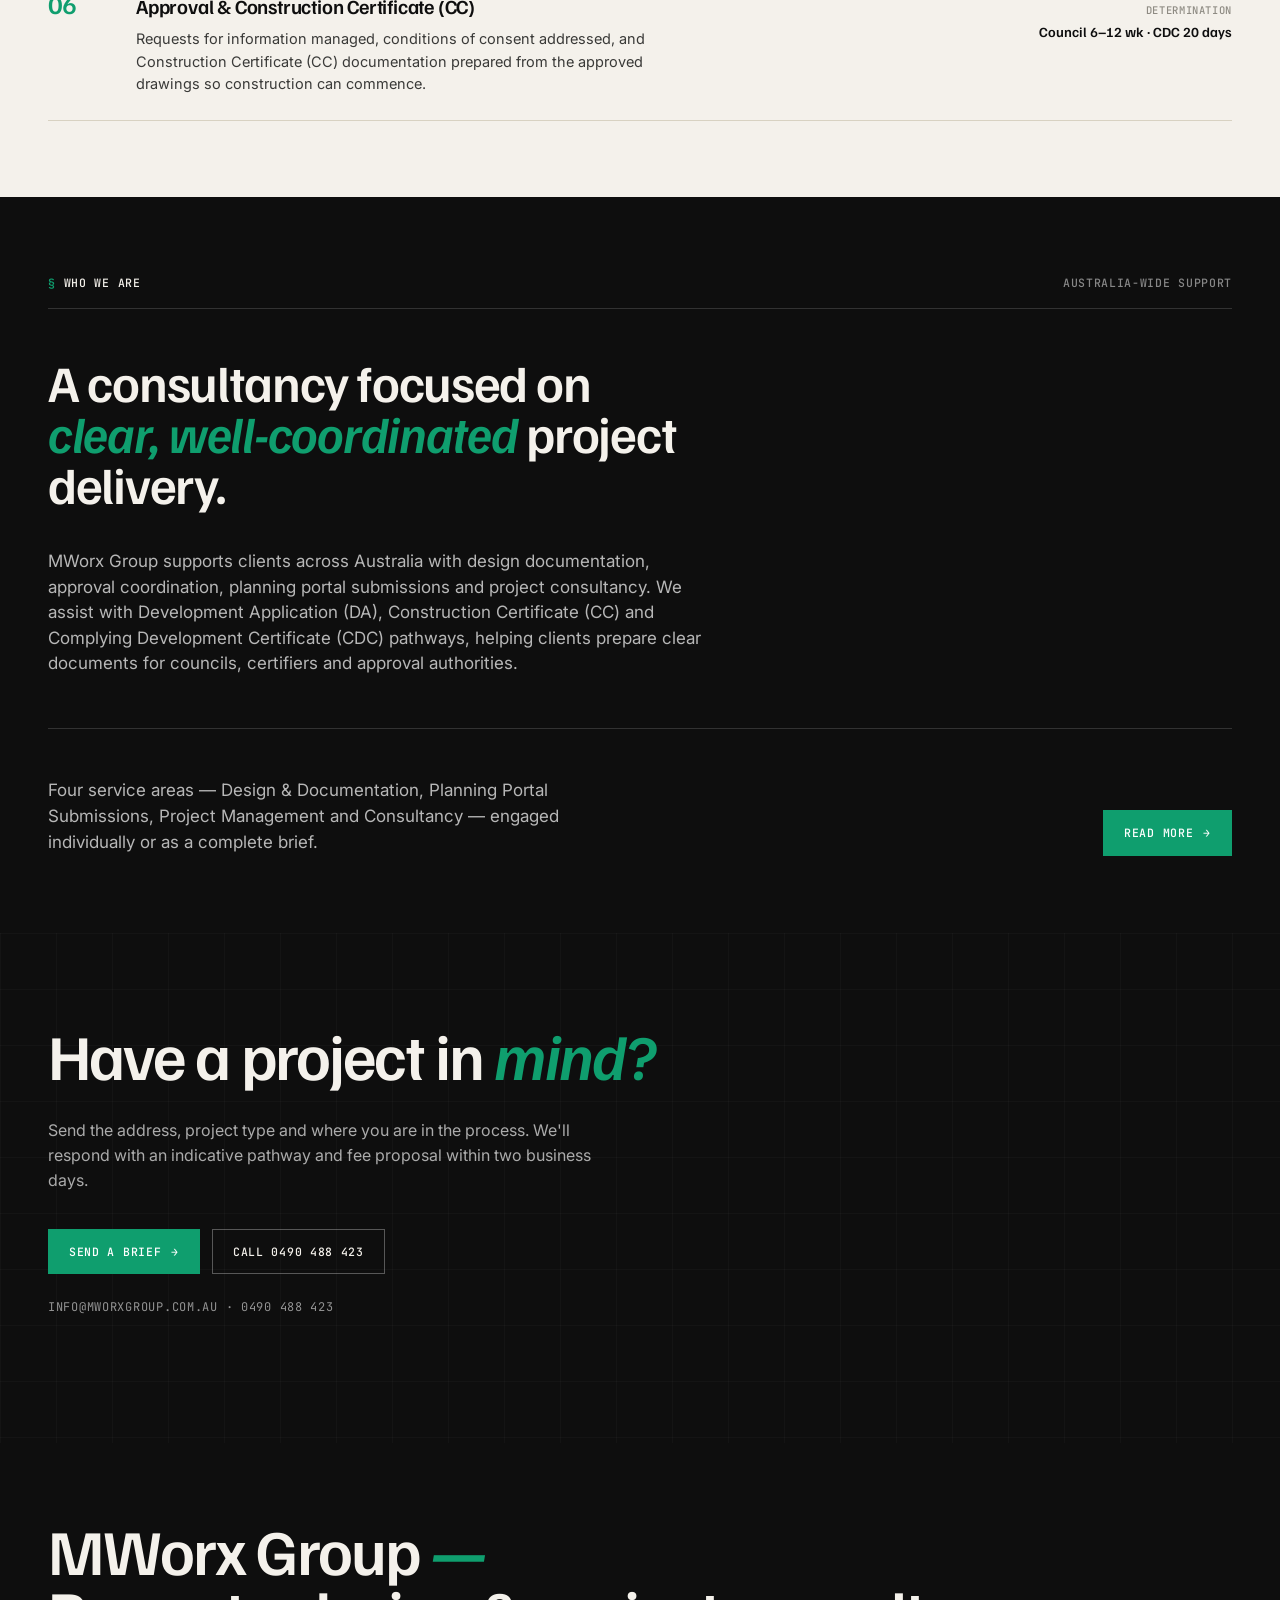
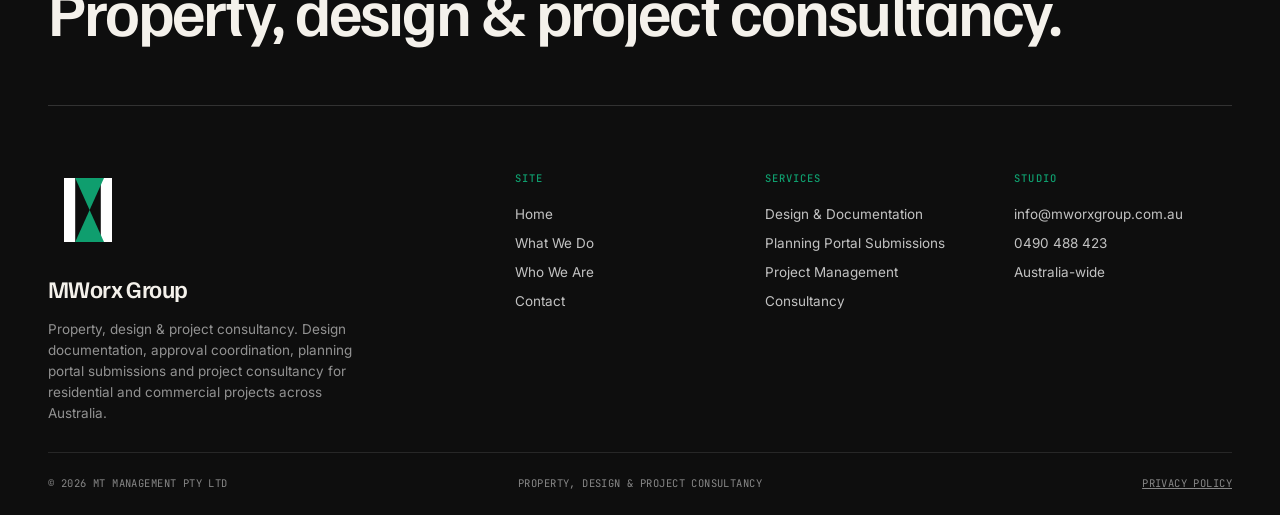
==== commit e803b33c: "Rebrand to MWorx Group, add SVG logo, configure Netlify Trading name updated across all pages and as" ====
--- a/index.html
+++ b/index.html
@@ -3,13 +3,13 @@
 <head>
 <meta charset="UTF-8">
 <meta name="viewport" content="width=device-width, initial-scale=1.0">
-<title>MT Management — Property, Design &amp; Project Consultancy</title>
-<meta name="description" content="MT Management provides design documentation, approval coordination, planning portal submissions and project consultancy for residential and commercial projects across Australia.">
+<title>MWorx Group — Property, Design &amp; Project Consultancy</title>
+<meta name="description" content="MWorx Group provides design documentation, approval coordination, planning portal submissions and project consultancy for residential and commercial projects across Australia.">
 <link rel="preconnect" href="https://fonts.googleapis.com">
 <link rel="preconnect" href="https://fonts.gstatic.com" crossorigin>
 <link href="https://fonts.googleapis.com/css2?family=Familjen+Grotesk:ital,wght@0,400..700;1,400..700&family=Inter:wght@300..700&family=JetBrains+Mono:wght@400;500&display=swap" rel="stylesheet">
 <link rel="stylesheet" href="styles.css">
-<link rel="icon" type="image/png" href="logo.png">
+<link rel="icon" type="image/svg+xml" href="logo.svg">
 </head>
 <body>
 
@@ -18,8 +18,8 @@
   <div class="wrap">
     <div class="bar-inner">
       <a class="mark" href="index.html">
-        <img class="logo-mark" src="logo.png" alt="" width="52" height="52">
-        <span class="logo">MT Management</span>
+        <img class="logo-mark" src="logo.svg" alt="" width="52" height="52">
+        <span class="logo">MWorx Group</span>
         <span class="sub">Property, design &amp; project consultancy</span>
       </a>
       <nav class="primary">
@@ -39,12 +39,12 @@
 <!-- ============ HERO ============ -->
 <section class="hero">
   <div class="wrap">
-    <div class="hero-eyebrow">MT Management — Property, Design &amp; Project Consultancy</div>
+    <div class="hero-eyebrow">MWorx Group — Property, Design &amp; Project Consultancy</div>
 
     <h1 class="hero-headline">Practical support<br>for <em>property,</em><br>design &amp; project<br>delivery.</h1>
 
     <div class="hero-foot">
-      <p>MT Management provides design documentation, approval coordination, planning portal submissions and project consultancy for residential and commercial projects across Australia.</p>
+      <p>MWorx Group provides design documentation, approval coordination, planning portal submissions and project consultancy for residential and commercial projects across Australia.</p>
       <div class="hero-ctas">
         <a href="contact.html" class="btn btn-primary">Send a Brief <span class="btn-arrow">→</span></a>
         <a href="services.html" class="btn btn-outline">What We Do</a>
@@ -192,7 +192,7 @@
     </div>
 
     <h2 class="section-title">A consultancy focused on <em>clear, well-coordinated</em> project delivery.</h2>
-    <p class="section-lead">MT Management supports clients across Australia with design documentation, approval coordination, planning portal submissions and project consultancy. We assist with Development Application (DA), Construction Certificate (CC) and Complying Development Certificate (CDC) pathways, helping clients prepare clear documents for councils, certifiers and approval authorities.</p>
+    <p class="section-lead">MWorx Group supports clients across Australia with design documentation, approval coordination, planning portal submissions and project consultancy. We assist with Development Application (DA), Construction Certificate (CC) and Complying Development Certificate (CDC) pathways, helping clients prepare clear documents for councils, certifiers and approval authorities.</p>
 
     <div class="hero-foot" style="border-top-color: rgba(255,255,255,0.15);">
       <p style="color: rgba(255,255,255,0.7);">Four service areas — Design &amp; Documentation, Planning Portal Submissions, Project Management and Consultancy — engaged individually or as a complete brief.</p>
@@ -212,19 +212,19 @@
       <a href="contact.html" class="btn btn-primary">Send a Brief <span class="btn-arrow">→</span></a>
       <a href="tel:+61490488423" class="btn btn-outline">Call 0490 488 423</a>
     </div>
-    <p style="margin-top: 24px; font-family: var(--mono); font-size: 12px; letter-spacing: 0.06em; text-transform: uppercase; color: rgba(255,255,255,0.55);">info@mtmanagement.com.au · 0490 488 423</p>
+    <p style="margin-top: 24px; font-family: var(--mono); font-size: 12px; letter-spacing: 0.06em; text-transform: uppercase; color: rgba(255,255,255,0.55);">info@mworxgroup.com.au · 0490 488 423</p>
   </div>
 </section>
 
 <!-- ============ FOOTER ============ -->
 <footer class="site-footer">
   <div class="wrap">
-    <div class="footer-jumbo">MT Management <em>—</em><br>Property, design &amp; project consultancy.</div>
+    <div class="footer-jumbo">MWorx Group <em>—</em><br>Property, design &amp; project consultancy.</div>
 
     <div class="footer-grid">
       <div class="footer-mark">
-        <img class="logo-mark logo-light" src="logo.png" alt="" width="80" height="80">
-        <div class="logo">MT Management</div>
+        <img class="logo-mark" src="logo-light.svg" alt="" width="80" height="80">
+        <div class="logo">MWorx Group</div>
         <p>Property, design &amp; project consultancy. Design documentation, approval coordination, planning portal submissions and project consultancy for residential and commercial projects across Australia.</p>
       </div>
       <div class="footer-col">
@@ -243,7 +243,7 @@
       </div>
       <div class="footer-col">
         <h5>Studio</h5>
-        <a href="mailto:info@mtmanagement.com.au">info@mtmanagement.com.au</a>
+        <a href="mailto:info@mworxgroup.com.au">info@mworxgroup.com.au</a>
         <a href="tel:+61490488423">0490 488 423</a>
         <span>Australia-wide</span>
       </div>
--- a/styles.css
+++ b/styles.css
@@ -13,8 +13,8 @@
   --rule: #D8D2C2;
   --rule-soft: rgba(14, 14, 14, 0.08);
   --rule-faint: rgba(14, 14, 14, 0.04);
-  --accent: #047857;
-  --accent-hover: #065F46;
+  --accent: #0F9E6E;
+  --accent-hover: #0A7E56;
   --accent-soft: #D1FAE5;
 
   --display: 'Familjen Grotesk', system-ui, sans-serif;
@@ -90,10 +90,6 @@
   height: 80px;
   display: block;
   margin-bottom: 20px;
-}
-
-.logo-mark.logo-light {
-  filter: brightness(0) invert(1);
 }
 
 .mark .logo {
@@ -1266,7 +1262,7 @@
 }
 
 .faq-item[open] summary::after {
-  background-image: url("data:image/svg+xml;utf8,<svg xmlns='http://www.w3.org/2000/svg' viewBox='0 0 24 24' fill='none' stroke='%23047857' stroke-width='2'><line x1='5' y1='12' x2='19' y2='12'/></svg>");
+  background-image: url("data:image/svg+xml;utf8,<svg xmlns='http://www.w3.org/2000/svg' viewBox='0 0 24 24' fill='none' stroke='%230F9E6E' stroke-width='2'><line x1='5' y1='12' x2='19' y2='12'/></svg>");
 }
 
 .faq-item .answer {
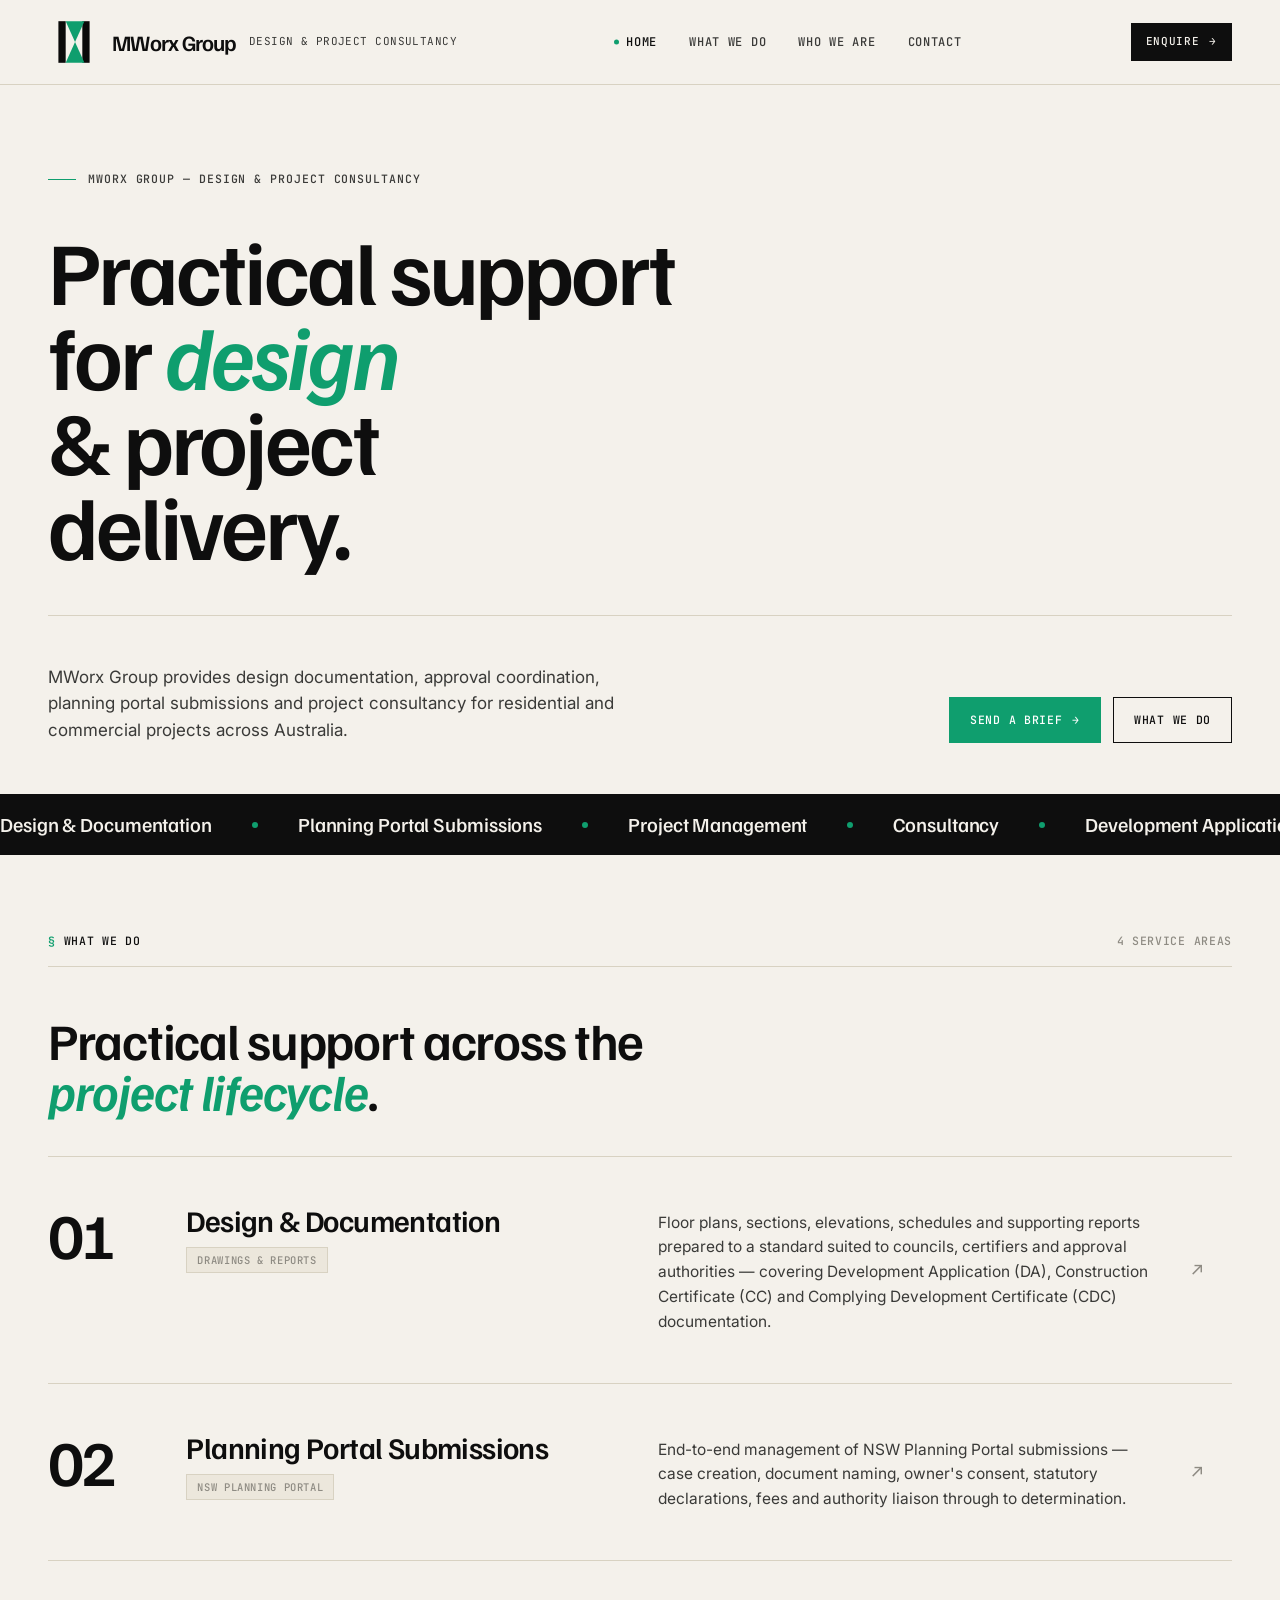
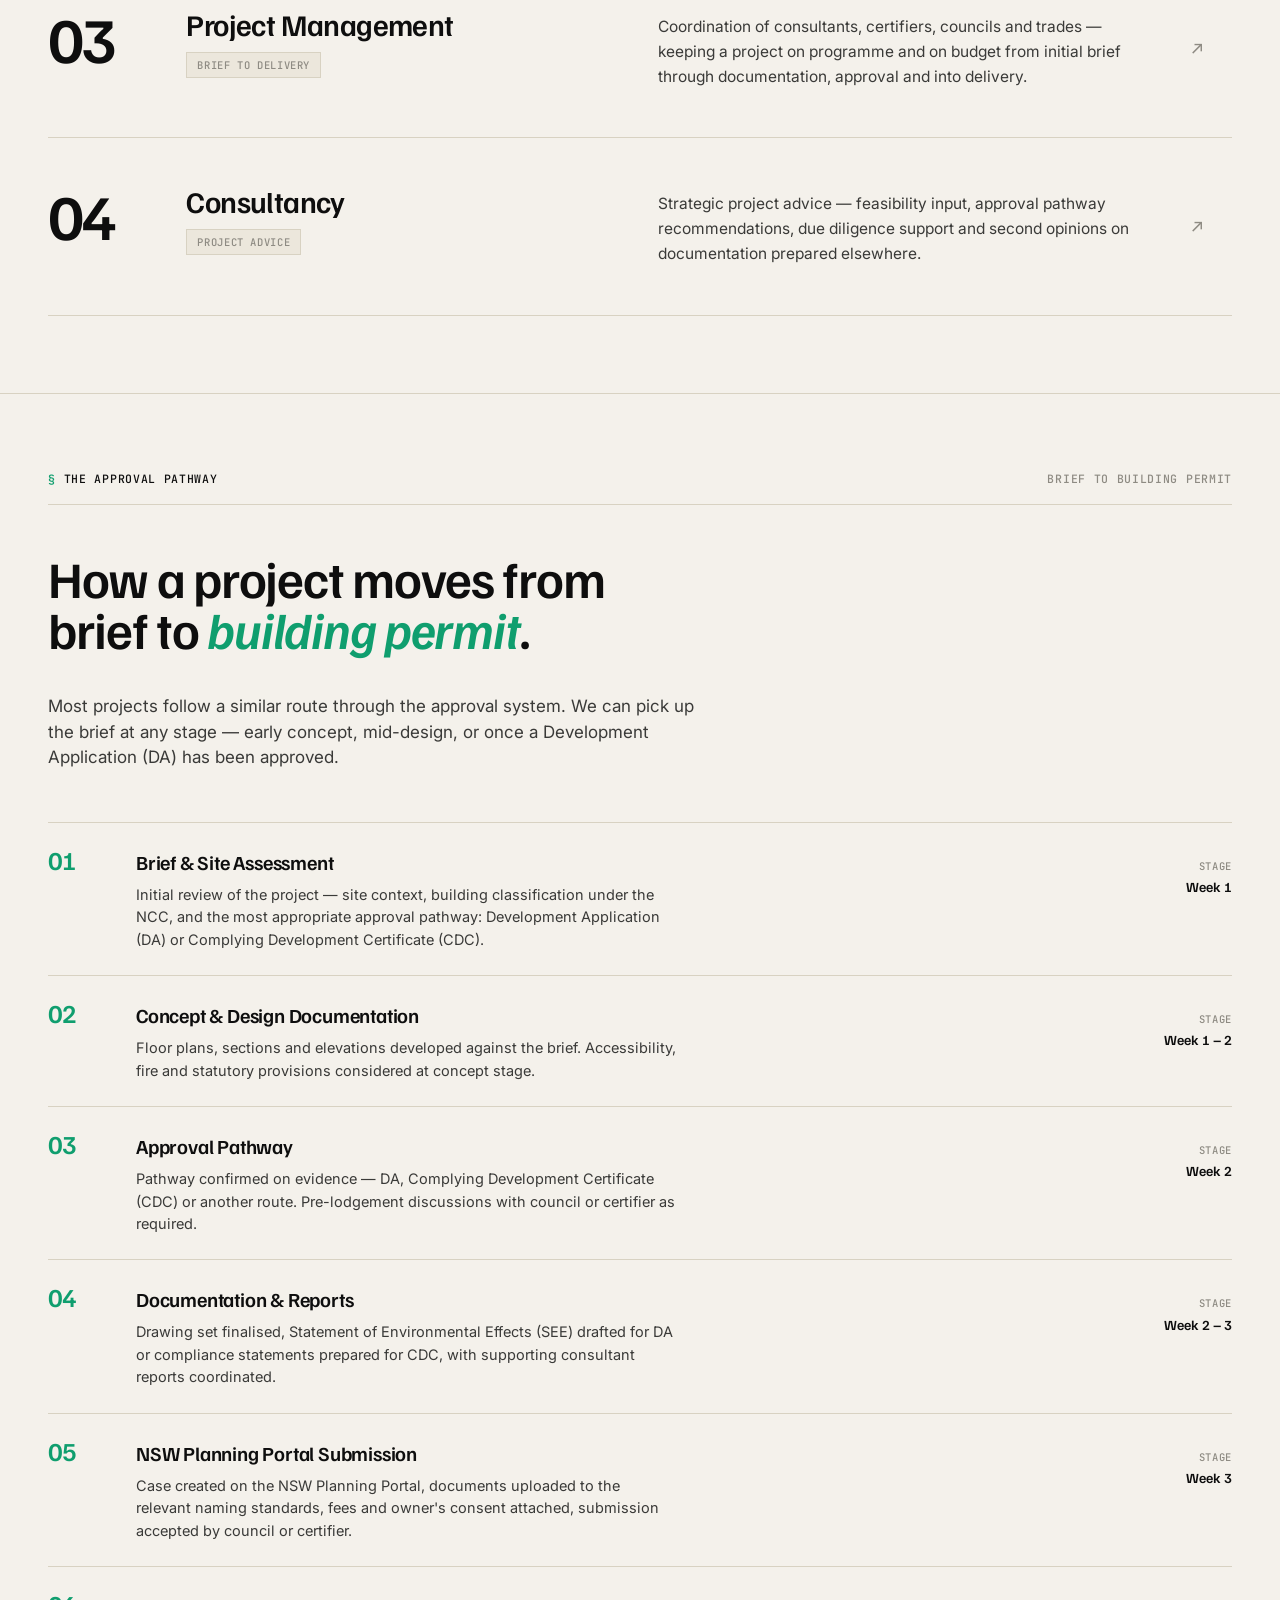
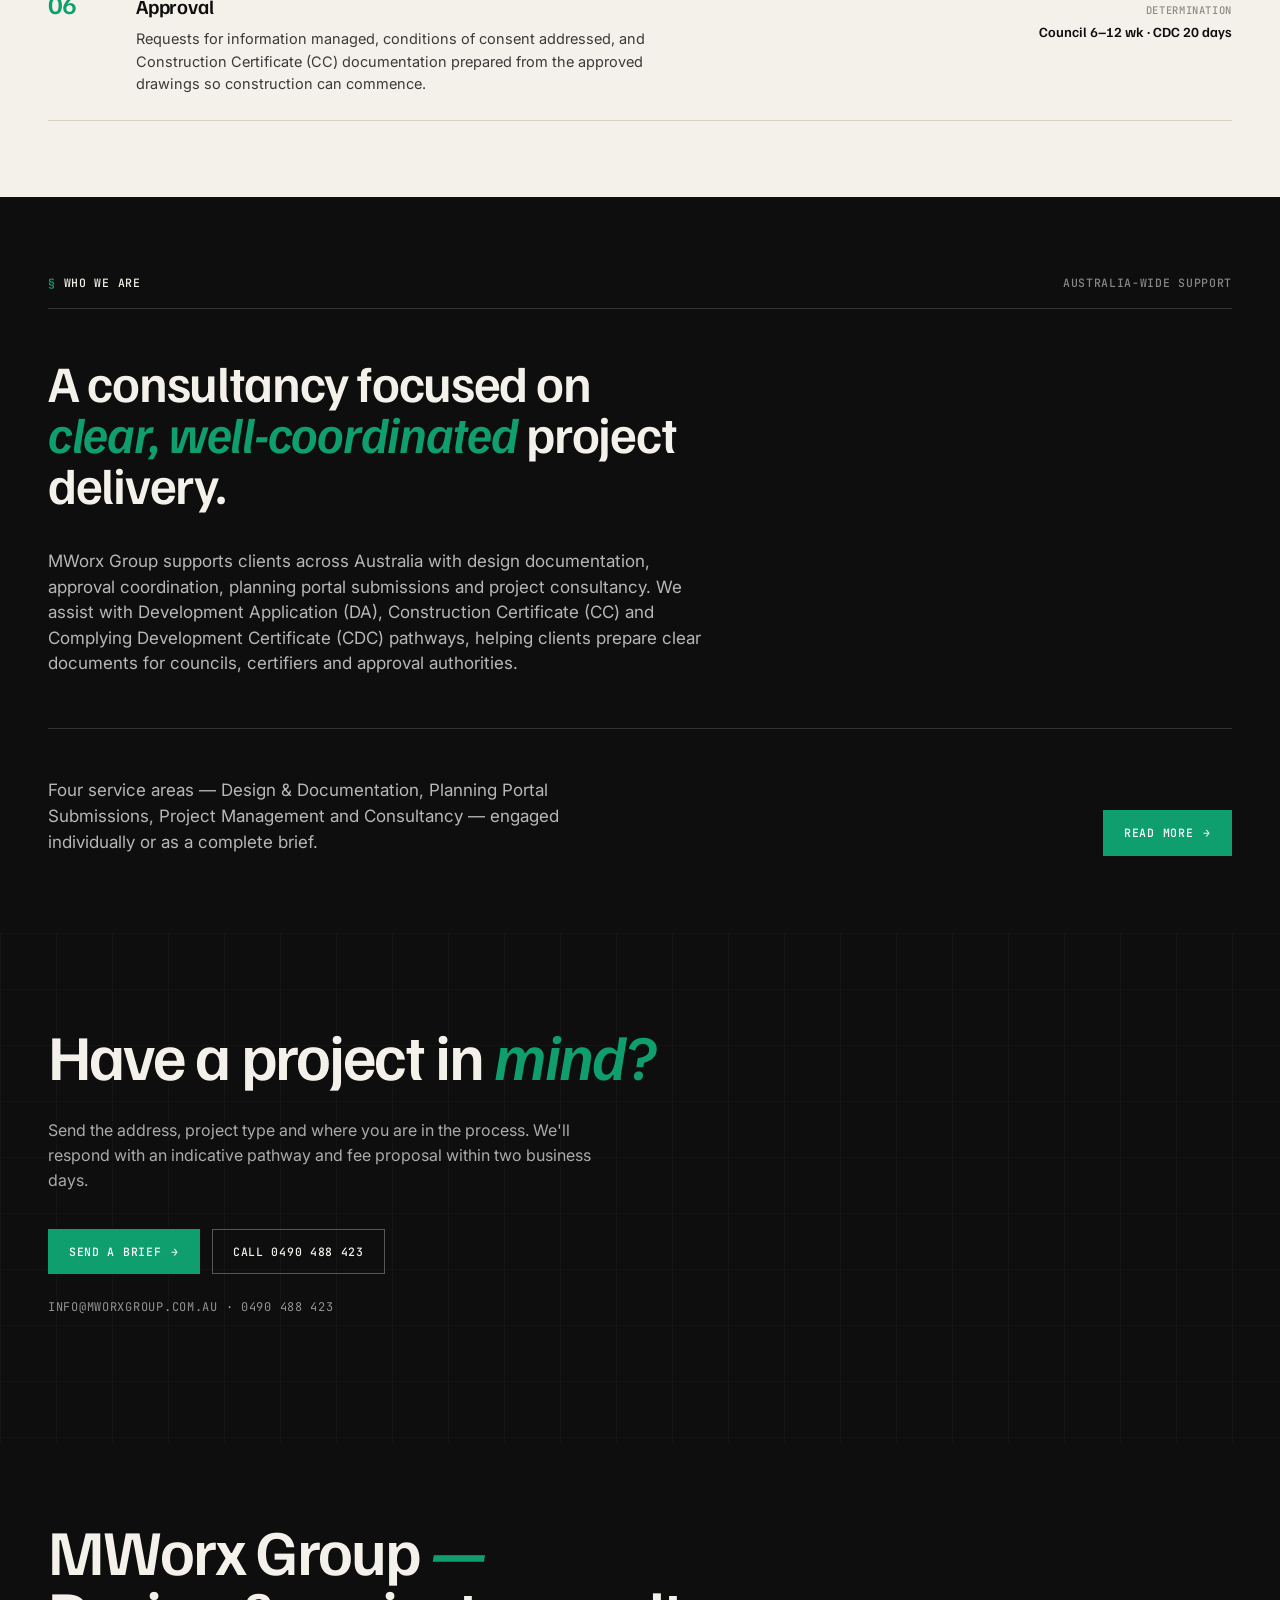
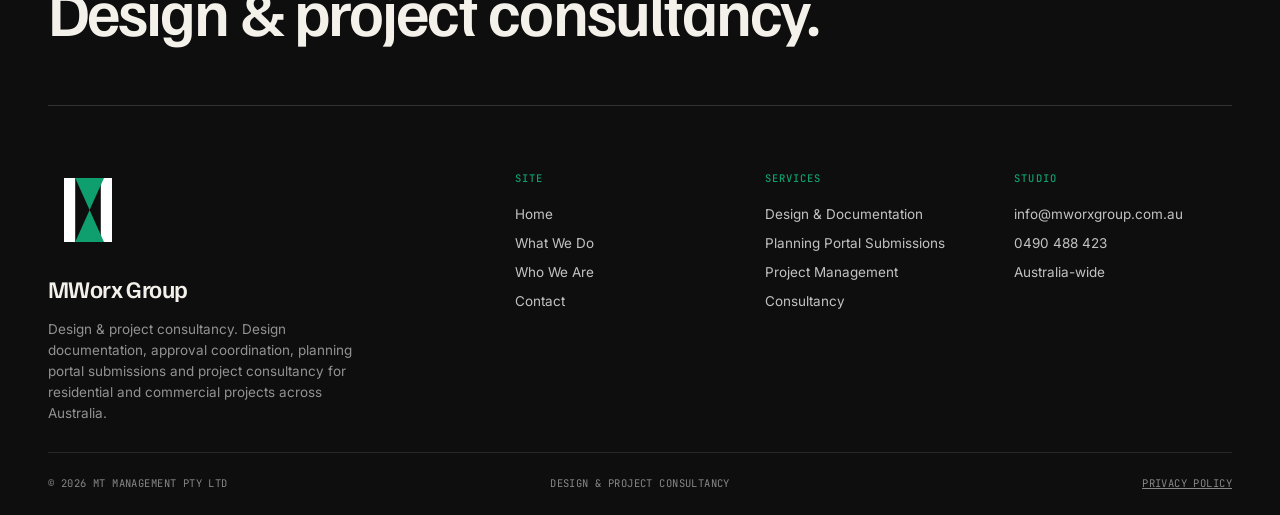
==== commit f489521f: "Drop "Property" from copy, rename stage 06 to "Approval" Tagline simplified across all pages from "P" ====
--- a/index.html
+++ b/index.html
@@ -3,7 +3,7 @@
 <head>
 <meta charset="UTF-8">
 <meta name="viewport" content="width=device-width, initial-scale=1.0">
-<title>MWorx Group — Property, Design &amp; Project Consultancy</title>
+<title>MWorx Group — Design &amp; Project Consultancy</title>
 <meta name="description" content="MWorx Group provides design documentation, approval coordination, planning portal submissions and project consultancy for residential and commercial projects across Australia.">
 <link rel="preconnect" href="https://fonts.googleapis.com">
 <link rel="preconnect" href="https://fonts.gstatic.com" crossorigin>
@@ -20,7 +20,7 @@
       <a class="mark" href="index.html">
         <img class="logo-mark" src="logo.svg" alt="" width="52" height="52">
         <span class="logo">MWorx Group</span>
-        <span class="sub">Property, design &amp; project consultancy</span>
+        <span class="sub">Design &amp; project consultancy</span>
       </a>
       <nav class="primary">
         <a href="index.html" class="current">Home</a>
@@ -39,9 +39,9 @@
 <!-- ============ HERO ============ -->
 <section class="hero">
   <div class="wrap">
-    <div class="hero-eyebrow">MWorx Group — Property, Design &amp; Project Consultancy</div>
-
-    <h1 class="hero-headline">Practical support<br>for <em>property,</em><br>design &amp; project<br>delivery.</h1>
+    <div class="hero-eyebrow">MWorx Group — Design &amp; Project Consultancy</div>
+
+    <h1 class="hero-headline">Practical support<br>for <em>design</em><br>&amp; project<br>delivery.</h1>
 
     <div class="hero-foot">
       <p>MWorx Group provides design documentation, approval coordination, planning portal submissions and project consultancy for residential and commercial projects across Australia.</p>
@@ -105,9 +105,9 @@
         <div class="svc-num">04</div>
         <div class="svc-name">
           <h3>Consultancy</h3>
-          <span class="tag">Property &amp; project advice</span>
-        </div>
-        <div class="svc-desc">Strategic property and project advice — feasibility input, approval pathway recommendations, due diligence support and second opinions on documentation prepared elsewhere.</div>
+          <span class="tag">Project advice</span>
+        </div>
+        <div class="svc-desc">Strategic project advice — feasibility input, approval pathway recommendations, due diligence support and second opinions on documentation prepared elsewhere.</div>
         <div class="svc-arrow">↗</div>
       </a>
     </div>
@@ -174,7 +174,7 @@
       <div class="process-row">
         <div class="process-num-big">06</div>
         <div class="process-content">
-          <h4>Approval &amp; Construction Certificate (CC)</h4>
+          <h4>Approval</h4>
           <p>Requests for information managed, conditions of consent addressed, and Construction Certificate (CC) documentation prepared from the approved drawings so construction can commence.</p>
         </div>
         <div class="process-time">Determination<strong>Council 6–12 wk · CDC 20 days</strong></div>
@@ -219,13 +219,13 @@
 <!-- ============ FOOTER ============ -->
 <footer class="site-footer">
   <div class="wrap">
-    <div class="footer-jumbo">MWorx Group <em>—</em><br>Property, design &amp; project consultancy.</div>
+    <div class="footer-jumbo">MWorx Group <em>—</em><br>Design &amp; project consultancy.</div>
 
     <div class="footer-grid">
       <div class="footer-mark">
         <img class="logo-mark" src="logo-light.svg" alt="" width="80" height="80">
         <div class="logo">MWorx Group</div>
-        <p>Property, design &amp; project consultancy. Design documentation, approval coordination, planning portal submissions and project consultancy for residential and commercial projects across Australia.</p>
+        <p>Design &amp; project consultancy. Design documentation, approval coordination, planning portal submissions and project consultancy for residential and commercial projects across Australia.</p>
       </div>
       <div class="footer-col">
         <h5>Site</h5>
@@ -251,7 +251,7 @@
 
     <div class="footer-bottom">
       <div>© 2026 MT Management Pty Ltd</div>
-      <div class="center">Property, design &amp; project consultancy</div>
+      <div class="center">Design &amp; project consultancy</div>
       <div class="right"><a href="privacy.html" style="color: inherit;">Privacy Policy</a></div>
     </div>
   </div>
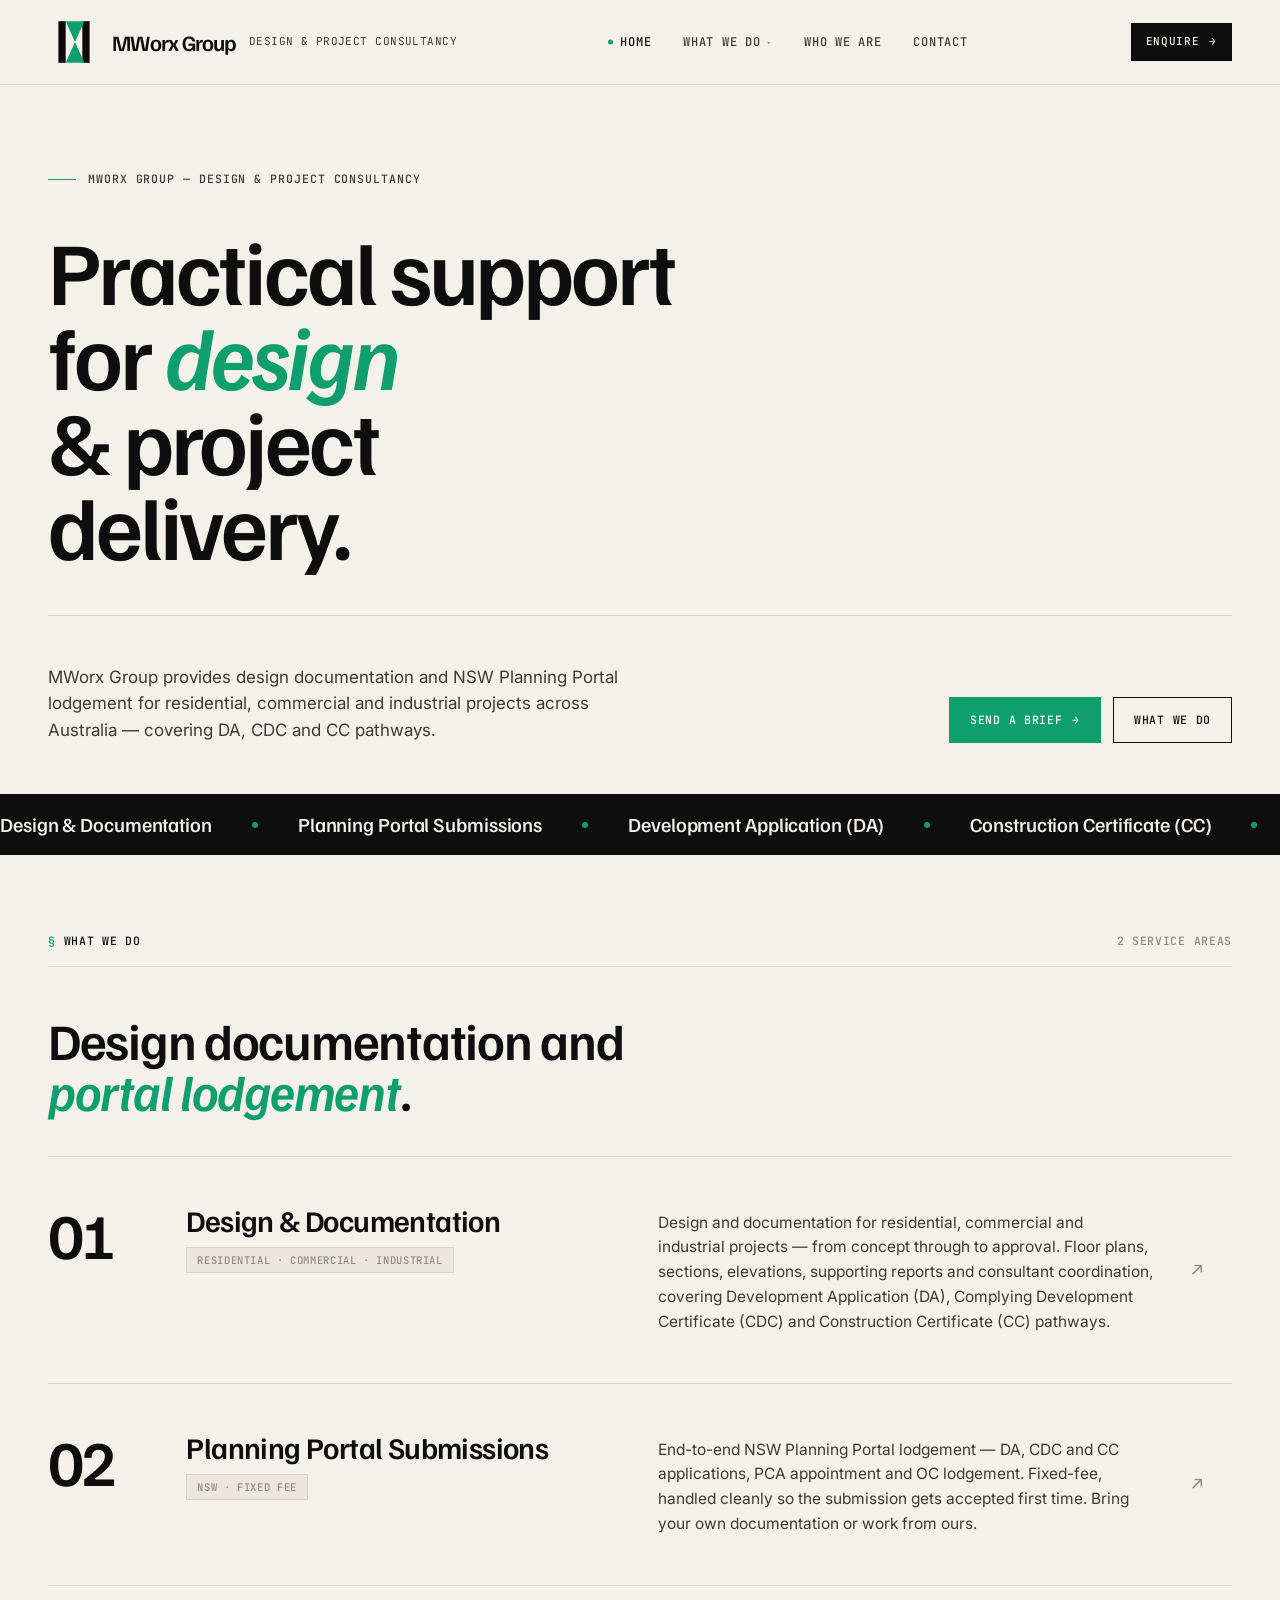
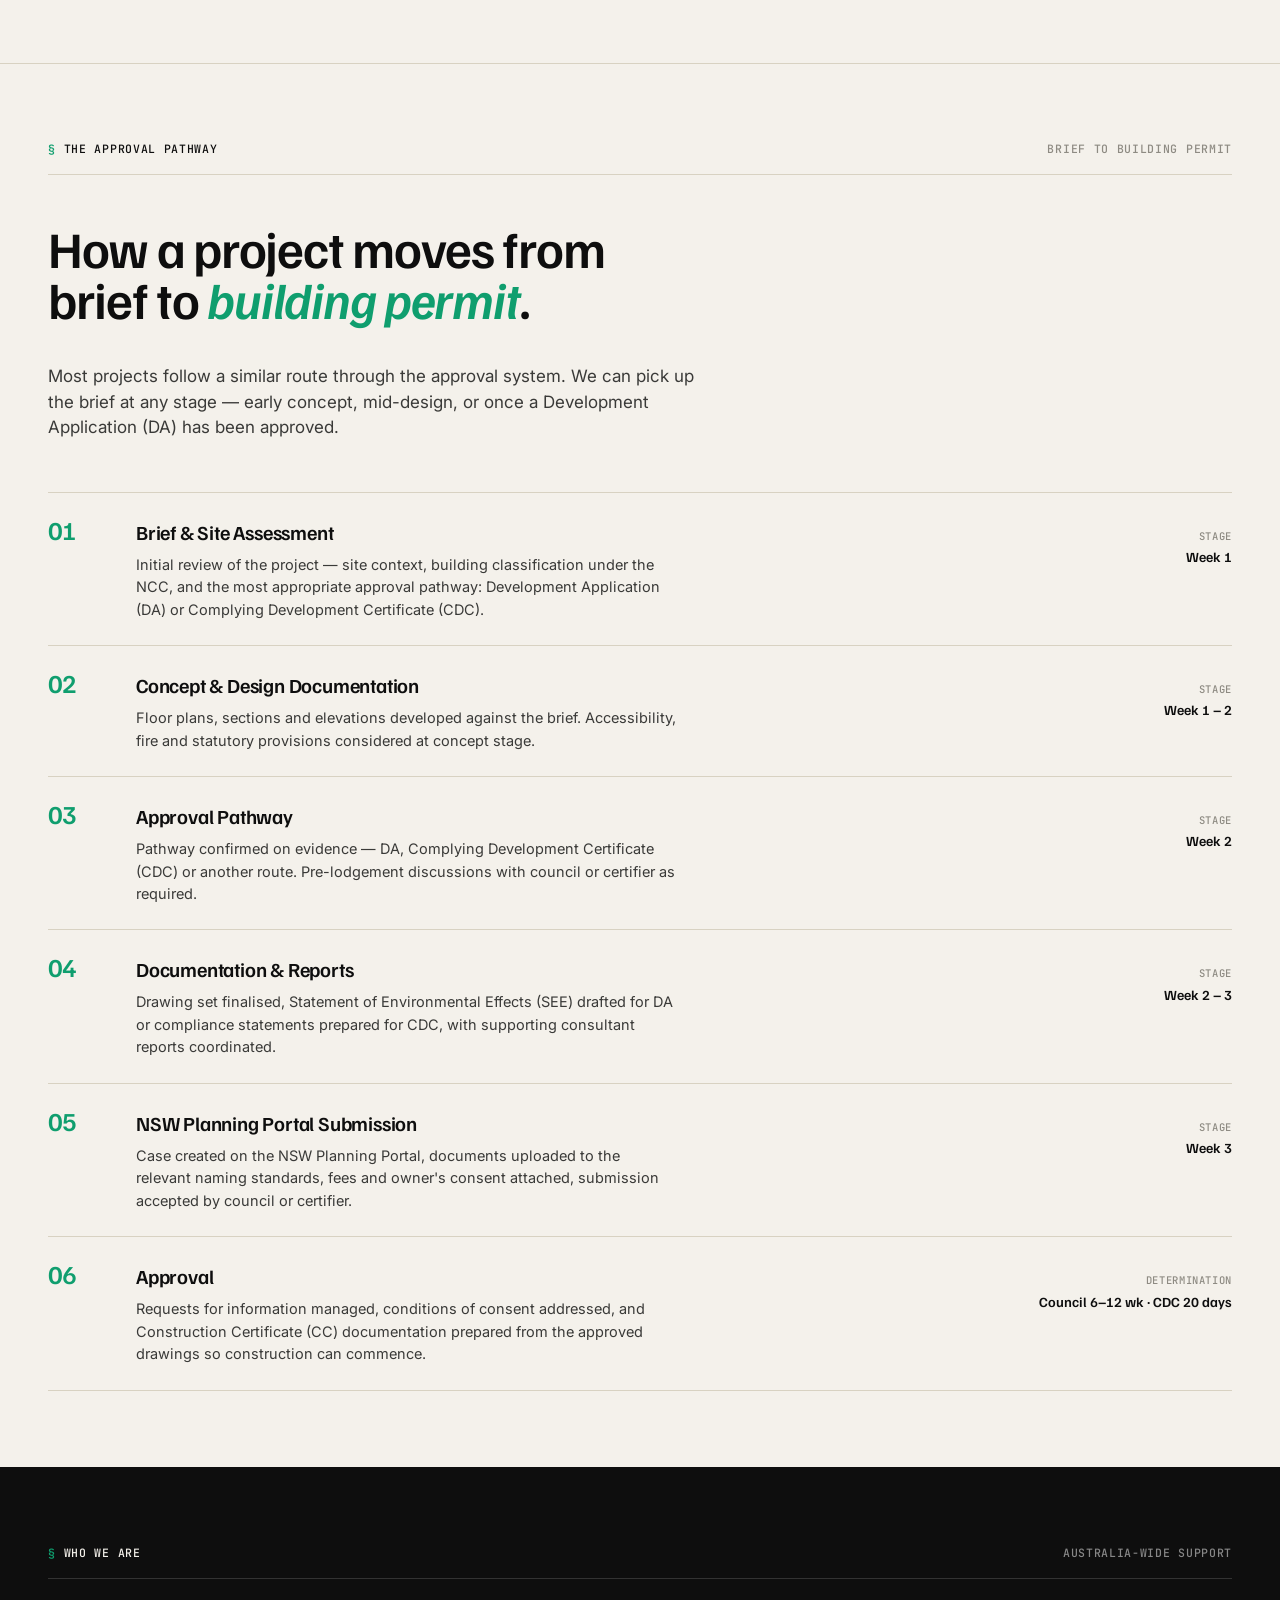
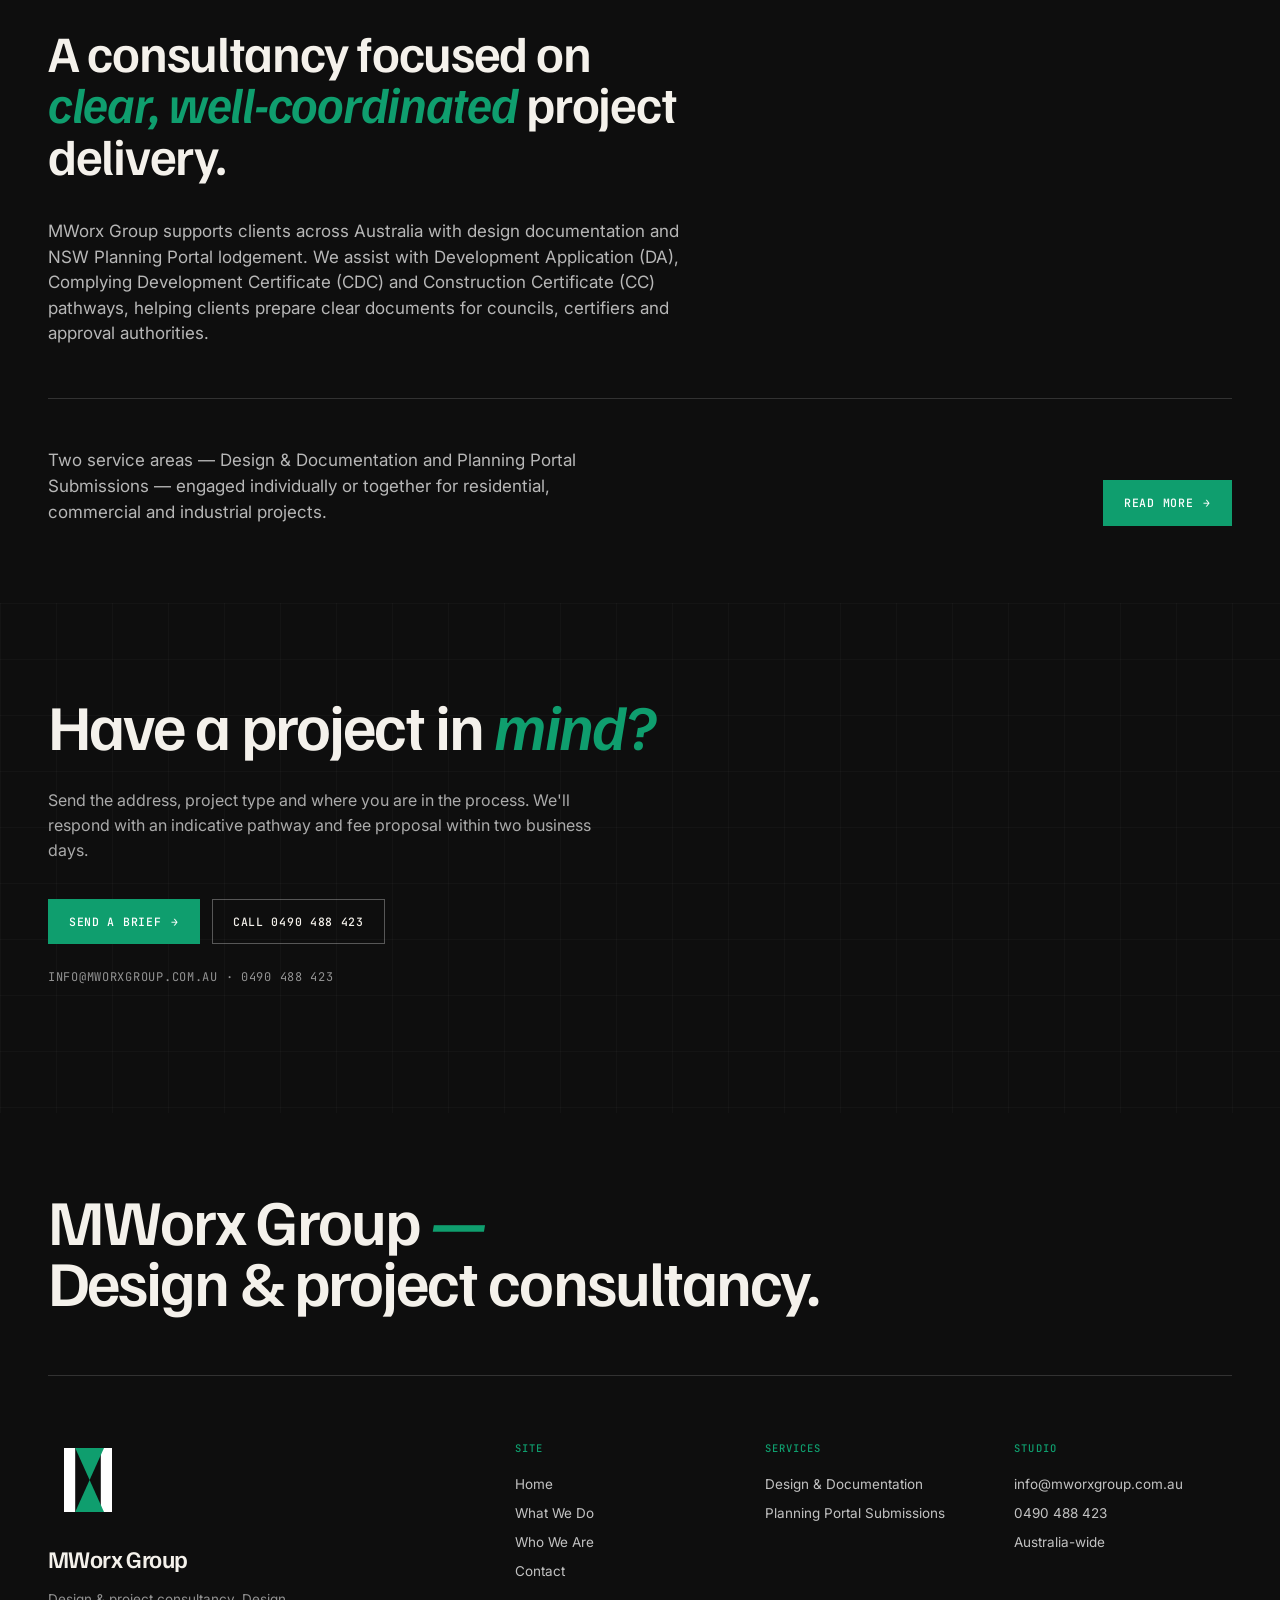
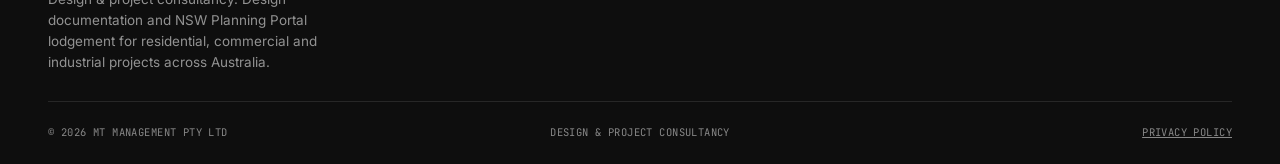
==== commit 3da00e35: "Restructure services into two dedicated pages with mega-menu nav - Split What We Do into design-docu" ====
--- a/index.html
+++ b/index.html
@@ -4,7 +4,7 @@
 <meta charset="UTF-8">
 <meta name="viewport" content="width=device-width, initial-scale=1.0">
 <title>MWorx Group — Design &amp; Project Consultancy</title>
-<meta name="description" content="MWorx Group provides design documentation, approval coordination, planning portal submissions and project consultancy for residential and commercial projects across Australia.">
+<meta name="description" content="MWorx Group provides design documentation and NSW Planning Portal lodgement for residential, commercial and industrial projects across Australia — covering DA, CDC and CC pathways.">
 <link rel="preconnect" href="https://fonts.googleapis.com">
 <link rel="preconnect" href="https://fonts.gstatic.com" crossorigin>
 <link href="https://fonts.googleapis.com/css2?family=Familjen+Grotesk:ital,wght@0,400..700;1,400..700&family=Inter:wght@300..700&family=JetBrains+Mono:wght@400;500&display=swap" rel="stylesheet">
@@ -24,7 +24,24 @@
       </a>
       <nav class="primary">
         <a href="index.html" class="current">Home</a>
-        <a href="services.html">What We Do</a>
+        <div class="nav-item-dropdown" data-dropdown>
+          <a href="services.html" class="nav-link">What We Do <span class="nav-caret" aria-hidden="true">▾</span></a>
+          <button class="nav-sub-toggle" type="button" aria-expanded="false" aria-label="Toggle services menu" aria-controls="nav-mega-services"><span aria-hidden="true">▾</span></button>
+          <div class="nav-mega" id="nav-mega-services">
+            <div class="nav-mega-inner">
+              <a class="nav-mega-col" href="design-documentation.html">
+                <div class="nav-mega-num">01</div>
+                <div class="nav-mega-title">Design &amp; Documentation</div>
+                <div class="nav-mega-desc">Residential, commercial &amp; industrial design — concept through to approval.</div>
+              </a>
+              <a class="nav-mega-col" href="planning-portal.html">
+                <div class="nav-mega-num">02</div>
+                <div class="nav-mega-title">Planning Portal Submissions</div>
+                <div class="nav-mega-desc">NSW Planning Portal lodgement — fixed-fee, handled end to end.</div>
+              </a>
+            </div>
+          </div>
+        </div>
         <a href="about.html">Who We Are</a>
         <a href="contact.html">Contact</a>
       </nav>
@@ -44,7 +61,7 @@
     <h1 class="hero-headline">Practical support<br>for <em>design</em><br>&amp; project<br>delivery.</h1>
 
     <div class="hero-foot">
-      <p>MWorx Group provides design documentation, approval coordination, planning portal submissions and project consultancy for residential and commercial projects across Australia.</p>
+      <p>MWorx Group provides design documentation and NSW Planning Portal lodgement for residential, commercial and industrial projects across Australia — covering DA, CDC and CC pathways.</p>
       <div class="hero-ctas">
         <a href="contact.html" class="btn btn-primary">Send a Brief <span class="btn-arrow">→</span></a>
         <a href="services.html" class="btn btn-outline">What We Do</a>
@@ -56,58 +73,38 @@
 <!-- ============ MARQUEE ============ -->
 <div class="marquee-strip">
   <div class="marquee-track">
-    <span>Design &amp; Documentation</span><span>Planning Portal Submissions</span><span>Project Management</span><span>Consultancy</span><span>Development Application (DA)</span><span>Construction Certificate (CC)</span><span>Complying Development Certificate (CDC)</span><span>Design &amp; Documentation</span><span>Planning Portal Submissions</span><span>Project Management</span><span>Consultancy</span>
+    <span>Design &amp; Documentation</span><span>Planning Portal Submissions</span><span>Development Application (DA)</span><span>Construction Certificate (CC)</span><span>Complying Development Certificate (CDC)</span><span>Design &amp; Documentation</span><span>Planning Portal Submissions</span><span>Development Application (DA)</span><span>Construction Certificate (CC)</span><span>Complying Development Certificate (CDC)</span>
   </div>
 </div>
 
-<!-- ============ WHAT WE DO (4 service areas) ============ -->
+<!-- ============ WHAT WE DO (2 service areas) ============ -->
 <section class="section">
   <div class="wrap">
     <div class="section-meta">
       <div class="label">What We Do</div>
-      <div>4 service areas</div>
-    </div>
-
-    <h2 class="section-title">Practical support across the <em>project lifecycle</em>.</h2>
+      <div>2 service areas</div>
+    </div>
+
+    <h2 class="section-title">Design documentation and <em>portal lodgement</em>.</h2>
 
     <div class="services-list">
-      <a class="svc-row" href="services.html#design">
+      <a class="svc-row" href="design-documentation.html">
         <div class="svc-num">01</div>
         <div class="svc-name">
           <h3>Design &amp; Documentation</h3>
-          <span class="tag">Drawings &amp; reports</span>
-        </div>
-        <div class="svc-desc">Floor plans, sections, elevations, schedules and supporting reports prepared to a standard suited to councils, certifiers and approval authorities — covering Development Application (DA), Construction Certificate (CC) and Complying Development Certificate (CDC) documentation.</div>
+          <span class="tag">Residential · Commercial · Industrial</span>
+        </div>
+        <div class="svc-desc">Design and documentation for residential, commercial and industrial projects — from concept through to approval. Floor plans, sections, elevations, supporting reports and consultant coordination, covering Development Application (DA), Complying Development Certificate (CDC) and Construction Certificate (CC) pathways.</div>
         <div class="svc-arrow">↗</div>
       </a>
 
-      <a class="svc-row" href="services.html#portal">
+      <a class="svc-row" href="planning-portal.html">
         <div class="svc-num">02</div>
         <div class="svc-name">
           <h3>Planning Portal Submissions</h3>
-          <span class="tag">NSW Planning Portal</span>
-        </div>
-        <div class="svc-desc">End-to-end management of NSW Planning Portal submissions — case creation, document naming, owner's consent, statutory declarations, fees and authority liaison through to determination.</div>
-        <div class="svc-arrow">↗</div>
-      </a>
-
-      <a class="svc-row" href="services.html#project-management">
-        <div class="svc-num">03</div>
-        <div class="svc-name">
-          <h3>Project Management</h3>
-          <span class="tag">Brief to delivery</span>
-        </div>
-        <div class="svc-desc">Coordination of consultants, certifiers, councils and trades — keeping a project on programme and on budget from initial brief through documentation, approval and into delivery.</div>
-        <div class="svc-arrow">↗</div>
-      </a>
-
-      <a class="svc-row" href="services.html#consultancy">
-        <div class="svc-num">04</div>
-        <div class="svc-name">
-          <h3>Consultancy</h3>
-          <span class="tag">Project advice</span>
-        </div>
-        <div class="svc-desc">Strategic project advice — feasibility input, approval pathway recommendations, due diligence support and second opinions on documentation prepared elsewhere.</div>
+          <span class="tag">NSW · Fixed fee</span>
+        </div>
+        <div class="svc-desc">End-to-end NSW Planning Portal lodgement — DA, CDC and CC applications, PCA appointment and OC lodgement. Fixed-fee, handled cleanly so the submission gets accepted first time. Bring your own documentation or work from ours.</div>
         <div class="svc-arrow">↗</div>
       </a>
     </div>
@@ -192,10 +189,10 @@
     </div>
 
     <h2 class="section-title">A consultancy focused on <em>clear, well-coordinated</em> project delivery.</h2>
-    <p class="section-lead">MWorx Group supports clients across Australia with design documentation, approval coordination, planning portal submissions and project consultancy. We assist with Development Application (DA), Construction Certificate (CC) and Complying Development Certificate (CDC) pathways, helping clients prepare clear documents for councils, certifiers and approval authorities.</p>
+    <p class="section-lead">MWorx Group supports clients across Australia with design documentation and NSW Planning Portal lodgement. We assist with Development Application (DA), Complying Development Certificate (CDC) and Construction Certificate (CC) pathways, helping clients prepare clear documents for councils, certifiers and approval authorities.</p>
 
     <div class="hero-foot" style="border-top-color: rgba(255,255,255,0.15);">
-      <p style="color: rgba(255,255,255,0.7);">Four service areas — Design &amp; Documentation, Planning Portal Submissions, Project Management and Consultancy — engaged individually or as a complete brief.</p>
+      <p style="color: rgba(255,255,255,0.7);">Two service areas — Design &amp; Documentation and Planning Portal Submissions — engaged individually or together for residential, commercial and industrial projects.</p>
       <div class="hero-ctas">
         <a href="about.html" class="btn btn-primary">Read More <span class="btn-arrow">→</span></a>
       </div>
@@ -225,7 +222,7 @@
       <div class="footer-mark">
         <img class="logo-mark" src="logo-light.svg" alt="" width="80" height="80">
         <div class="logo">MWorx Group</div>
-        <p>Design &amp; project consultancy. Design documentation, approval coordination, planning portal submissions and project consultancy for residential and commercial projects across Australia.</p>
+        <p>Design &amp; project consultancy. Design documentation and NSW Planning Portal lodgement for residential, commercial and industrial projects across Australia.</p>
       </div>
       <div class="footer-col">
         <h5>Site</h5>
@@ -236,10 +233,8 @@
       </div>
       <div class="footer-col">
         <h5>Services</h5>
-        <a href="services.html#design">Design &amp; Documentation</a>
-        <a href="services.html#portal">Planning Portal Submissions</a>
-        <a href="services.html#project-management">Project Management</a>
-        <a href="services.html#consultancy">Consultancy</a>
+        <a href="design-documentation.html">Design &amp; Documentation</a>
+        <a href="planning-portal.html">Planning Portal Submissions</a>
       </div>
       <div class="footer-col">
         <h5>Studio</h5>
--- a/styles.css
+++ b/styles.css
@@ -185,6 +185,215 @@
   nav.primary.open a { font-size: 14px; }
 }
 
+/* ---------- Nav mega-menu (What We Do dropdown) ---------- */
+.nav-item-dropdown {
+  display: inline-flex;
+  align-items: center;
+  gap: 4px;
+  position: relative;
+}
+
+.nav-item-dropdown .nav-link {
+  display: inline-flex;
+  align-items: center;
+  gap: 6px;
+}
+
+.nav-item-dropdown .nav-caret {
+  display: inline-block;
+  font-size: 9px;
+  line-height: 1;
+  color: var(--ink-muted);
+  transition: transform 0.2s ease, color 0.2s ease;
+  transform: translateY(1px);
+}
+
+.nav-item-dropdown:hover .nav-caret,
+.nav-item-dropdown.open .nav-caret { color: var(--accent); transform: translateY(1px) rotate(180deg); }
+
+.nav-sub-toggle {
+  display: none;
+  background: none;
+  border: none;
+  padding: 6px 8px;
+  cursor: pointer;
+  color: var(--ink-soft);
+  font-size: 12px;
+  line-height: 1;
+}
+
+.nav-mega {
+  position: absolute;
+  top: 100%;
+  left: 50%;
+  transform: translate(-50%, -6px);
+  width: 340px;
+  padding-top: 14px;
+  opacity: 0;
+  pointer-events: none;
+  visibility: hidden;
+  transition: opacity 0.18s ease, transform 0.18s ease, visibility 0s linear 0.2s;
+  z-index: 60;
+}
+
+.nav-item-dropdown.open .nav-mega {
+  opacity: 1;
+  pointer-events: auto;
+  visibility: visible;
+  transform: translate(-50%, 0);
+  transition: opacity 0.18s ease, transform 0.18s ease, visibility 0s;
+}
+
+.nav-mega-inner {
+  display: flex;
+  flex-direction: column;
+  background: var(--paper);
+  border: 1px solid var(--rule);
+  box-shadow: 0 18px 40px rgba(14, 14, 14, 0.08);
+  position: relative;
+}
+
+.nav-mega-inner::before {
+  content: '';
+  position: absolute;
+  top: 0;
+  left: 0;
+  right: 0;
+  height: 2px;
+  background: var(--accent);
+}
+
+.nav-mega-col {
+  display: grid;
+  grid-template-columns: 28px 1fr;
+  column-gap: 14px;
+  row-gap: 2px;
+  align-items: baseline;
+  padding: 14px 18px;
+  text-decoration: none;
+  color: var(--ink);
+  border-bottom: 1px solid var(--rule);
+  background: var(--paper);
+  transition: background 0.18s ease, padding-left 0.18s ease;
+  font-family: var(--body);
+  font-size: 14px;
+  font-weight: 400;
+  letter-spacing: 0;
+  text-transform: none;
+  position: relative;
+}
+
+.nav-mega-col:last-child { border-bottom: none; }
+
+.nav-mega-col::before {
+  content: '';
+  position: absolute;
+  left: 0;
+  top: 0;
+  width: 0;
+  height: 100%;
+  background: var(--accent);
+  transition: width 0.18s ease;
+}
+
+.nav-mega-col:hover { background: #FFF; padding-left: 22px; }
+.nav-mega-col:hover::before { width: 3px; }
+
+.nav-mega-col-current { background: var(--paper-2); padding-left: 22px; }
+.nav-mega-col-current::before { width: 3px; }
+.nav-mega-col-current .nav-mega-num { color: var(--accent); }
+
+.nav-mega-num {
+  font-family: var(--mono);
+  font-size: 11px;
+  font-weight: 500;
+  letter-spacing: 0.08em;
+  color: var(--ink-muted);
+  grid-column: 1;
+  grid-row: 1 / span 2;
+  align-self: start;
+  padding-top: 3px;
+  transition: color 0.18s ease;
+}
+
+.nav-mega-col:hover .nav-mega-num { color: var(--accent); }
+
+.nav-mega-title {
+  font-family: var(--display);
+  font-size: 15px;
+  font-weight: 600;
+  letter-spacing: -0.01em;
+  color: var(--ink);
+  line-height: 1.25;
+  grid-column: 2;
+}
+
+.nav-mega-desc {
+  font-size: 12.5px;
+  line-height: 1.45;
+  color: var(--ink-soft);
+  grid-column: 2;
+  margin-top: 0;
+}
+
+@media (max-width: 900px) {
+  .nav-item-dropdown {
+    display: flex;
+    flex-direction: column;
+    align-items: stretch;
+    width: 100%;
+    gap: 0;
+    position: static;
+  }
+  .nav-item-dropdown .nav-link { flex: 1; }
+  .nav-item-dropdown .nav-caret { display: none; }
+  .nav-sub-toggle {
+    display: inline-flex;
+    align-items: center;
+    justify-content: center;
+    width: 36px;
+    height: 32px;
+    margin-left: auto;
+    position: absolute;
+    right: 0;
+    top: -4px;
+    color: var(--ink-soft);
+    transition: transform 0.2s ease, color 0.2s ease;
+  }
+  .nav-item-dropdown.open .nav-sub-toggle { transform: rotate(180deg); color: var(--accent); }
+  .nav-item-dropdown > .nav-link,
+  .nav-item-dropdown { position: relative; }
+  .nav-mega {
+    position: static;
+    transform: none;
+    width: 100%;
+    padding-top: 0;
+    margin-top: 4px;
+    max-height: 0;
+    overflow: hidden;
+    opacity: 1;
+    visibility: visible;
+    pointer-events: auto;
+    transition: max-height 0.25s ease;
+  }
+  .nav-item-dropdown.open .nav-mega { max-height: 1200px; transform: none; }
+  .nav-mega-inner {
+    grid-template-columns: 1fr;
+    border: none;
+    box-shadow: none;
+    background: transparent;
+  }
+  .nav-mega-inner::before { display: none; }
+  .nav-mega-col {
+    padding: 14px 0 14px 14px;
+    border-right: none;
+    border-left: 2px solid var(--rule);
+    background: transparent;
+  }
+  .nav-mega-col:hover { background: transparent; }
+  .nav-mega-col:hover { border-left-color: var(--accent); }
+}
+
 /* ---------- Buttons ---------- */
 .btn {
   display: inline-flex;
@@ -1432,6 +1641,803 @@
 
 .reveal.in { opacity: 1; transform: translateY(0); }
 
+/* ---------- Services overview grid (at-a-glance) ---------- */
+.svc-overview {
+  display: grid;
+  grid-template-columns: repeat(2, 1fr);
+  gap: 0;
+  border: 1px solid var(--rule);
+  background: var(--paper);
+}
+
+.svc-card {
+  display: flex;
+  flex-direction: column;
+  padding: clamp(28px, 3.5vw, 44px);
+  text-decoration: none;
+  color: inherit;
+  border-right: 1px solid var(--rule);
+  border-bottom: 1px solid var(--rule);
+  background: var(--paper);
+  transition: background 0.25s ease;
+  position: relative;
+  min-height: 220px;
+}
+
+.svc-card:nth-child(2n) { border-right: none; }
+.svc-card:nth-last-child(-n+2) { border-bottom: none; }
+
+.svc-card:hover { background: #FFF; }
+
+.svc-card::before {
+  content: '';
+  position: absolute;
+  left: 0;
+  top: 0;
+  width: 0;
+  height: 100%;
+  background: var(--accent);
+  transition: width 0.3s cubic-bezier(0.2, 0.8, 0.2, 1);
+}
+
+.svc-card:hover::before { width: 3px; }
+
+.svc-card-top {
+  display: flex;
+  justify-content: space-between;
+  align-items: flex-start;
+  margin-bottom: clamp(20px, 3vw, 36px);
+}
+
+.svc-card-num {
+  font-family: var(--display);
+  font-size: clamp(40px, 4vw, 56px);
+  font-weight: 600;
+  line-height: 0.9;
+  letter-spacing: -0.04em;
+  color: var(--ink);
+  transition: color 0.25s ease;
+}
+
+.svc-card:hover .svc-card-num { color: var(--accent); }
+
+.svc-card-arrow {
+  font-family: var(--mono);
+  font-size: 20px;
+  color: var(--ink-muted);
+  transition: transform 0.25s ease, color 0.25s ease;
+}
+
+.svc-card:hover .svc-card-arrow { color: var(--accent); transform: translate(4px, -2px); }
+
+.svc-card h3 {
+  font-family: var(--display);
+  font-size: clamp(20px, 2.2vw, 26px);
+  font-weight: 600;
+  line-height: 1.1;
+  letter-spacing: -0.02em;
+  color: var(--ink);
+  margin-bottom: 10px;
+}
+
+.svc-card p {
+  font-size: 14.5px;
+  line-height: 1.5;
+  color: var(--ink-soft);
+  margin-top: auto;
+}
+
+@media (max-width: 800px) {
+  .svc-overview { grid-template-columns: 1fr; }
+  .svc-card { border-right: none !important; border-bottom: 1px solid var(--rule) !important; min-height: 0; }
+  .svc-card:last-child { border-bottom: none !important; }
+}
+
+/* ---------- Sticky anchor nav ---------- */
+.svc-anchor-nav {
+  position: sticky;
+  top: 84px;
+  z-index: 40;
+  background: var(--paper);
+  border-top: 1px solid var(--rule);
+  border-bottom: 1px solid var(--rule);
+}
+
+.svc-anchor-nav ul {
+  list-style: none;
+  display: grid;
+  grid-template-columns: repeat(4, 1fr);
+  gap: 0;
+}
+
+.svc-anchor-nav li {
+  border-right: 1px solid var(--rule);
+}
+
+.svc-anchor-nav li:last-child { border-right: none; }
+
+.svc-anchor-nav a {
+  display: flex;
+  align-items: baseline;
+  gap: 10px;
+  padding: 14px 18px;
+  text-decoration: none;
+  color: var(--ink-soft);
+  font-family: var(--mono);
+  font-size: 11.5px;
+  letter-spacing: 0.06em;
+  text-transform: uppercase;
+  transition: color 0.2s ease, background 0.2s ease;
+}
+
+.svc-anchor-nav a:hover { color: var(--ink); background: var(--paper-2); }
+
+.svc-anchor-nav .n {
+  color: var(--accent);
+  font-weight: 600;
+}
+
+.svc-anchor-nav .t {
+  font-weight: 500;
+  white-space: nowrap;
+  overflow: hidden;
+  text-overflow: ellipsis;
+}
+
+@media (max-width: 800px) {
+  .svc-anchor-nav { overflow-x: auto; }
+  .svc-anchor-nav ul { grid-template-columns: repeat(4, max-content); }
+  .svc-anchor-nav .t { display: none; }
+  .svc-anchor-nav a { padding: 12px 16px; }
+  .svc-anchor-nav .n { font-size: 13px; }
+}
+
+/* ---------- Service section (detailed) ---------- */
+.svc-section {
+  padding: clamp(56px, 7vw, 96px) 0;
+  scroll-margin-top: 140px;
+  position: relative;
+  overflow: hidden;
+}
+
+.svc-section-head {
+  display: grid;
+  grid-template-columns: clamp(120px, 14vw, 200px) 1fr;
+  gap: clamp(28px, 4vw, 64px);
+  align-items: start;
+  margin-bottom: clamp(40px, 5vw, 64px);
+  padding-bottom: clamp(28px, 4vw, 44px);
+  border-bottom: 1px solid var(--rule);
+}
+
+.svc-section-num {
+  font-family: var(--display);
+  font-size: clamp(80px, 12vw, 180px);
+  font-weight: 600;
+  line-height: 0.85;
+  letter-spacing: -0.05em;
+  color: var(--paper-3);
+  user-select: none;
+}
+
+.svc-section-label {
+  font-family: var(--mono);
+  font-size: 11.5px;
+  font-weight: 500;
+  letter-spacing: 0.08em;
+  text-transform: uppercase;
+  color: var(--accent);
+  margin-bottom: 16px;
+}
+
+.svc-section-head h2 {
+  font-family: var(--display);
+  font-size: clamp(28px, 3.6vw, 48px);
+  font-weight: 600;
+  line-height: 1;
+  letter-spacing: -0.03em;
+  color: var(--ink);
+  margin-bottom: 24px;
+  max-width: 22ch;
+}
+
+.svc-section-head h2 em {
+  font-style: italic;
+  font-weight: 600;
+  color: var(--accent);
+}
+
+.svc-section-intro {
+  font-size: 17px;
+  line-height: 1.55;
+  color: var(--ink-soft);
+  max-width: 64ch;
+  margin-bottom: 16px;
+}
+
+.svc-section-who {
+  font-size: 15px;
+  line-height: 1.6;
+  color: var(--ink-soft);
+  max-width: 64ch;
+}
+
+.svc-section-who strong { color: var(--ink); font-weight: 600; }
+
+.svc-section-body {
+  display: grid;
+  grid-template-columns: 1.4fr 1fr;
+  gap: clamp(32px, 5vw, 72px);
+  align-items: start;
+  margin-bottom: clamp(32px, 4vw, 48px);
+}
+
+.svc-block h4 {
+  font-family: var(--mono);
+  font-size: 11.5px;
+  font-weight: 500;
+  letter-spacing: 0.1em;
+  text-transform: uppercase;
+  color: var(--accent);
+  margin-bottom: 20px;
+  padding-bottom: 12px;
+  border-bottom: 1px solid var(--rule);
+}
+
+.deliverables-2col {
+  list-style: none;
+  display: grid;
+  grid-template-columns: 1fr 1fr;
+  gap: 12px 28px;
+}
+
+.deliverables-2col li {
+  display: grid;
+  grid-template-columns: 22px 1fr;
+  gap: 8px;
+  font-size: 14.5px;
+  line-height: 1.5;
+  color: var(--ink);
+}
+
+.deliverables-2col li::before {
+  content: '→';
+  color: var(--accent);
+  font-family: var(--mono);
+  font-weight: 600;
+}
+
+@media (max-width: 700px) {
+  .deliverables-2col { grid-template-columns: 1fr; }
+}
+
+.how-steps {
+  list-style: none;
+  display: grid;
+  gap: 18px;
+}
+
+.how-steps li {
+  display: grid;
+  grid-template-columns: 36px 1fr;
+  gap: 14px;
+  align-items: start;
+  padding: 16px 18px;
+  background: var(--paper-2);
+  border-left: 2px solid var(--accent);
+}
+
+.how-steps .step-num {
+  font-family: var(--mono);
+  font-size: 11px;
+  font-weight: 600;
+  letter-spacing: 0.06em;
+  color: var(--accent);
+  padding-top: 2px;
+}
+
+.how-steps .step-text {
+  font-size: 14.5px;
+  line-height: 1.55;
+  color: var(--ink);
+}
+
+@media (max-width: 900px) {
+  .svc-section-body { grid-template-columns: 1fr; gap: 40px; }
+}
+
+@media (max-width: 700px) {
+  .svc-section-head { grid-template-columns: 1fr; gap: 8px; }
+  .svc-section-num { font-size: 72px; }
+}
+
+/* ---------- Engagement bar ---------- */
+.engagement-bar {
+  display: grid;
+  grid-template-columns: repeat(3, 1fr) auto;
+  gap: 0;
+  border: 1px solid var(--ink);
+  background: var(--ink);
+  color: var(--paper);
+  align-items: stretch;
+}
+
+.engagement-item {
+  display: flex;
+  flex-direction: column;
+  gap: 6px;
+  padding: 20px 24px;
+  border-right: 1px solid rgba(255,255,255,0.12);
+}
+
+.engagement-item .k {
+  font-family: var(--mono);
+  font-size: 10.5px;
+  font-weight: 500;
+  letter-spacing: 0.08em;
+  text-transform: uppercase;
+  color: rgba(255,255,255,0.55);
+}
+
+.engagement-item .v {
+  font-family: var(--display);
+  font-size: 15.5px;
+  font-weight: 600;
+  letter-spacing: -0.01em;
+  color: var(--paper);
+  line-height: 1.25;
+}
+
+.engagement-cta {
+  align-self: stretch;
+  background: var(--accent) !important;
+  border-color: var(--accent) !important;
+  color: #FFF !important;
+  border-radius: 0;
+  padding-left: 24px;
+  padding-right: 24px;
+  justify-content: center;
+}
+
+.engagement-cta:hover { background: var(--accent-hover) !important; border-color: var(--accent-hover) !important; }
+
+@media (max-width: 800px) {
+  .engagement-bar { grid-template-columns: 1fr; }
+  .engagement-item { border-right: none; border-bottom: 1px solid rgba(255,255,255,0.12); }
+  .engagement-cta { padding: 16px 24px; }
+}
+
+/* ---------- Pathways grid (services page) ---------- */
+.pathways-grid {
+  display: grid;
+  grid-template-columns: repeat(4, 1fr);
+  gap: 0;
+  border: 1px solid rgba(255,255,255,0.25);
+  margin-top: 32px;
+}
+
+.pathway-cell {
+  padding: clamp(24px, 3vw, 36px);
+  border-right: 1px solid rgba(255,255,255,0.25);
+}
+
+.pathway-cell:last-child { border-right: none; }
+
+.pathway-abbr {
+  font-family: var(--mono);
+  font-size: 11px;
+  letter-spacing: 0.1em;
+  text-transform: uppercase;
+  color: rgba(255,255,255,0.65);
+  margin-bottom: 14px;
+}
+
+.pathway-cell h4 {
+  font-family: var(--display);
+  font-size: 20px;
+  font-weight: 600;
+  letter-spacing: -0.015em;
+  margin-bottom: 12px;
+  color: #FFF;
+  line-height: 1.15;
+}
+
+.pathway-cell p {
+  font-size: 14px;
+  line-height: 1.55;
+  color: rgba(255,255,255,0.85);
+}
+
+@media (max-width: 900px) {
+  .pathways-grid { grid-template-columns: 1fr 1fr; }
+  .pathway-cell:nth-child(2n) { border-right: none; }
+  .pathway-cell:nth-child(-n+2) { border-bottom: 1px solid rgba(255,255,255,0.25); }
+}
+
+@media (max-width: 540px) {
+  .pathways-grid { grid-template-columns: 1fr; }
+  .pathway-cell { border-right: none !important; border-bottom: 1px solid rgba(255,255,255,0.25); }
+  .pathway-cell:last-child { border-bottom: none; }
+}
+
+/* ---------- 2-card overview variant ---------- */
+.svc-overview-2 { grid-template-columns: repeat(2, 1fr); }
+.svc-overview-2 .svc-card { min-height: 200px; }
+.svc-overview-2 .svc-card:nth-child(1) { border-right: 1px solid var(--rule); border-bottom: none; }
+.svc-overview-2 .svc-card:nth-child(2) { border-right: none; border-bottom: none; }
+
+@media (max-width: 800px) {
+  .svc-overview-2 { grid-template-columns: 1fr; }
+  .svc-overview-2 .svc-card:nth-child(1) { border-right: none; border-bottom: 1px solid var(--rule); }
+}
+
+/* ---------- Service sub-section (within svc-section) ---------- */
+.svc-subsection {
+  margin-top: clamp(40px, 5vw, 64px);
+  padding-top: clamp(28px, 3.5vw, 44px);
+  border-top: 1px solid var(--rule);
+}
+
+.svc-subsection-head {
+  display: flex;
+  justify-content: space-between;
+  align-items: baseline;
+  gap: 16px;
+  margin-bottom: clamp(20px, 2.5vw, 32px);
+  padding-bottom: 14px;
+  border-bottom: 1px solid var(--rule);
+  flex-wrap: wrap;
+}
+
+.svc-subsection-head h3 {
+  font-family: var(--display);
+  font-size: clamp(22px, 2.4vw, 30px);
+  font-weight: 600;
+  letter-spacing: -0.02em;
+  color: var(--ink);
+  line-height: 1.1;
+}
+
+.svc-subsection-meta {
+  font-family: var(--mono);
+  font-size: 11px;
+  font-weight: 500;
+  letter-spacing: 0.08em;
+  text-transform: uppercase;
+  color: var(--accent);
+}
+
+.svc-subsection-body {
+  font-size: 16px;
+  line-height: 1.6;
+  color: var(--ink-soft);
+  max-width: 70ch;
+}
+
+.svc-section-cta {
+  margin-top: clamp(40px, 5vw, 56px);
+  padding-top: clamp(24px, 3vw, 32px);
+  border-top: 1px solid var(--rule);
+}
+
+/* ---------- Sector cards (Residential / Commercial / Industrial) ---------- */
+.sector-grid {
+  display: grid;
+  grid-template-columns: repeat(3, 1fr);
+  gap: 20px;
+}
+
+.sector-card {
+  background: var(--paper);
+  border: 1px solid var(--rule);
+  display: flex;
+  flex-direction: column;
+  overflow: hidden;
+  transition: transform 0.25s ease, box-shadow 0.25s ease;
+}
+
+.sector-card:hover { transform: translateY(-2px); box-shadow: 0 12px 28px rgba(14,14,14,0.06); }
+
+.sector-card-img {
+  background: var(--paper-2);
+  background-image:
+    linear-gradient(rgba(14,14,14,0.04) 1px, transparent 1px),
+    linear-gradient(90deg, rgba(14,14,14,0.04) 1px, transparent 1px);
+  background-size: 24px 24px;
+  aspect-ratio: 4 / 3;
+  display: flex;
+  align-items: center;
+  justify-content: center;
+  position: relative;
+  color: var(--ink);
+  border-bottom: 1px solid var(--rule);
+}
+
+.sector-card-img svg {
+  width: 64px;
+  height: 64px;
+  opacity: 0.7;
+}
+
+.sector-tag {
+  position: absolute;
+  top: 14px;
+  left: 14px;
+  font-family: var(--mono);
+  font-size: 10.5px;
+  font-weight: 500;
+  letter-spacing: 0.08em;
+  text-transform: uppercase;
+  color: var(--ink-soft);
+  background: var(--paper);
+  padding: 4px 10px;
+  border: 1px solid var(--rule);
+}
+
+.sector-card-body {
+  padding: clamp(20px, 2.5vw, 28px);
+}
+
+.sector-card-body h4 {
+  font-family: var(--display);
+  font-size: 22px;
+  font-weight: 600;
+  letter-spacing: -0.015em;
+  color: var(--ink);
+  margin-bottom: 10px;
+}
+
+.sector-card-body p {
+  font-size: 14.5px;
+  line-height: 1.55;
+  color: var(--ink-soft);
+}
+
+@media (max-width: 900px) {
+  .sector-grid { grid-template-columns: 1fr; }
+}
+
+/* ---------- Pathway blocks (DA / CDC / CC) ---------- */
+.pathway-blocks {
+  display: grid;
+  grid-template-columns: 1fr;
+  gap: 0;
+  border: 1px solid var(--rule);
+  background: var(--paper);
+}
+
+.pathway-block {
+  display: grid;
+  grid-template-columns: 140px 1fr;
+  gap: 24px;
+  align-items: start;
+  padding: clamp(24px, 3vw, 36px);
+  border-bottom: 1px solid var(--rule);
+  position: relative;
+}
+
+.pathway-block:last-child { border-bottom: none; }
+
+.pathway-block-abbr {
+  font-family: var(--display);
+  font-size: clamp(36px, 5vw, 64px);
+  font-weight: 600;
+  line-height: 0.9;
+  letter-spacing: -0.03em;
+  color: var(--accent);
+}
+
+.pathway-block-body h4 {
+  font-family: var(--display);
+  font-size: 22px;
+  font-weight: 600;
+  letter-spacing: -0.015em;
+  color: var(--ink);
+  margin-bottom: 10px;
+  line-height: 1.15;
+}
+
+.pathway-block-body p {
+  font-size: 15px;
+  line-height: 1.6;
+  color: var(--ink-soft);
+  max-width: 70ch;
+}
+
+@media (max-width: 700px) {
+  .pathway-block { grid-template-columns: 1fr; gap: 8px; }
+}
+
+/* ---------- Included grid (2-up) ---------- */
+.included-grid {
+  display: grid;
+  grid-template-columns: 1fr 1fr;
+  gap: 24px;
+}
+
+.included-item {
+  padding: clamp(20px, 2.5vw, 28px);
+  background: var(--paper-2);
+  border-left: 3px solid var(--accent);
+}
+
+.included-item h4 {
+  font-family: var(--display);
+  font-size: 19px;
+  font-weight: 600;
+  letter-spacing: -0.01em;
+  color: var(--ink);
+  margin-bottom: 8px;
+}
+
+.included-item p {
+  font-size: 14.5px;
+  line-height: 1.6;
+  color: var(--ink-soft);
+}
+
+@media (max-width: 800px) {
+  .included-grid { grid-template-columns: 1fr; }
+}
+
+/* ---------- Lodge grid (4 application types) ---------- */
+.lodge-grid {
+  display: grid;
+  grid-template-columns: repeat(2, 1fr);
+  gap: 0;
+  border: 1px solid var(--rule);
+  background: var(--paper);
+}
+
+.lodge-item {
+  padding: clamp(22px, 2.8vw, 32px);
+  border-right: 1px solid var(--rule);
+  border-bottom: 1px solid var(--rule);
+  display: flex;
+  flex-direction: column;
+  gap: 8px;
+}
+
+.lodge-item:nth-child(2n) { border-right: none; }
+.lodge-item:nth-last-child(-n+2) { border-bottom: none; }
+
+.lodge-tag {
+  display: inline-block;
+  font-family: var(--mono);
+  font-size: 10.5px;
+  font-weight: 600;
+  letter-spacing: 0.08em;
+  text-transform: uppercase;
+  color: var(--accent);
+  margin-bottom: 4px;
+}
+
+.lodge-item h4 {
+  font-family: var(--display);
+  font-size: 19px;
+  font-weight: 600;
+  letter-spacing: -0.01em;
+  color: var(--ink);
+  margin-bottom: 6px;
+  line-height: 1.2;
+}
+
+.lodge-item p {
+  font-size: 14.5px;
+  line-height: 1.55;
+  color: var(--ink-soft);
+}
+
+@media (max-width: 700px) {
+  .lodge-grid { grid-template-columns: 1fr; }
+  .lodge-item { border-right: none !important; border-bottom: 1px solid var(--rule) !important; }
+  .lodge-item:last-child { border-bottom: none !important; }
+}
+
+/* ---------- Pricing table ---------- */
+.pricing-table {
+  border: 1px solid var(--ink);
+  background: var(--paper);
+}
+
+.pricing-row {
+  display: grid;
+  grid-template-columns: 1.6fr 1fr;
+  gap: 16px;
+  padding: 18px 22px;
+  border-bottom: 1px solid var(--rule);
+  align-items: baseline;
+}
+
+.pricing-row:last-child { border-bottom: none; }
+
+.pricing-row.pricing-head {
+  background: var(--ink);
+  color: var(--paper);
+  font-family: var(--mono);
+  font-size: 11px;
+  font-weight: 500;
+  letter-spacing: 0.08em;
+  text-transform: uppercase;
+  padding: 12px 22px;
+  border-bottom: 1px solid var(--ink);
+}
+
+.pricing-service {
+  font-family: var(--display);
+  font-size: 16px;
+  font-weight: 600;
+  letter-spacing: -0.01em;
+  color: var(--ink);
+}
+
+.pricing-row.pricing-head .pricing-service,
+.pricing-row.pricing-head .pricing-fee { color: var(--paper); font-family: var(--mono); font-size: 11px; font-weight: 500; letter-spacing: 0.08em; }
+
+.pricing-fee { text-align: right; }
+
+.pricing-fee strong {
+  font-family: var(--display);
+  font-size: 22px;
+  font-weight: 600;
+  letter-spacing: -0.02em;
+  color: var(--accent);
+}
+
+.pricing-fee span {
+  font-family: var(--mono);
+  font-size: 11px;
+  font-weight: 500;
+  letter-spacing: 0.06em;
+  text-transform: uppercase;
+  color: var(--ink-muted);
+  margin-left: 6px;
+}
+
+.pricing-note {
+  margin-top: 18px;
+  font-size: 13.5px;
+  line-height: 1.55;
+  color: var(--ink-soft);
+  max-width: 64ch;
+}
+
+.pricing-group + .pricing-group { margin-top: clamp(24px, 3vw, 36px); }
+
+.pricing-group-label {
+  font-family: var(--mono);
+  font-size: 11px;
+  font-weight: 600;
+  letter-spacing: 0.08em;
+  text-transform: uppercase;
+  color: var(--accent);
+  margin-bottom: 6px;
+}
+
+.pricing-group-note {
+  font-size: 13.5px;
+  line-height: 1.5;
+  color: var(--ink-soft);
+  margin-bottom: 14px;
+  max-width: 64ch;
+}
+
+.pricing-cond {
+  display: block;
+  margin-top: 4px;
+  font-family: var(--body);
+  font-style: italic;
+  font-weight: 400;
+  font-size: 12.5px;
+  letter-spacing: 0;
+  color: var(--ink-muted);
+}
+
+@media (max-width: 700px) {
+  .pricing-row { grid-template-columns: 1fr; gap: 6px; padding: 16px 18px; }
+  .pricing-fee { text-align: left; }
+}
+
 /* ---------- Floating CTA ---------- */
 .floating-cta {
   position: fixed;
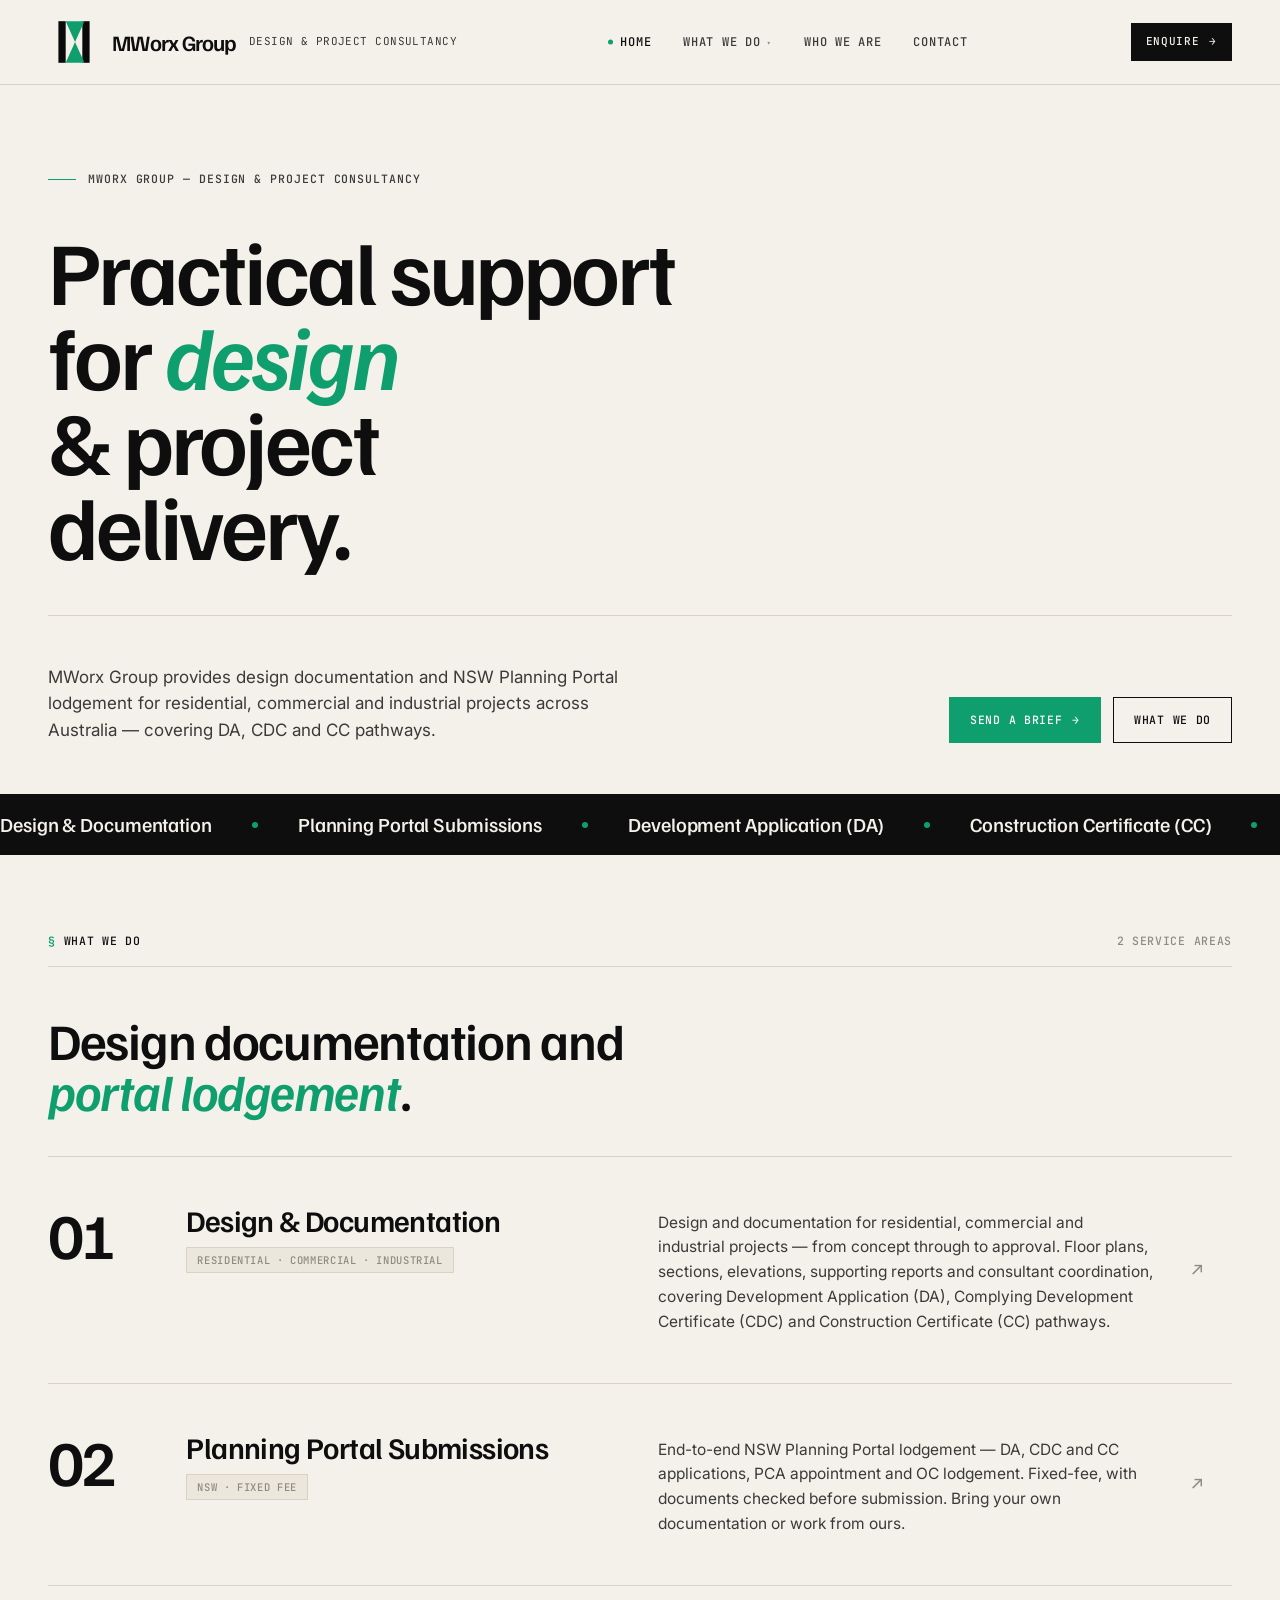
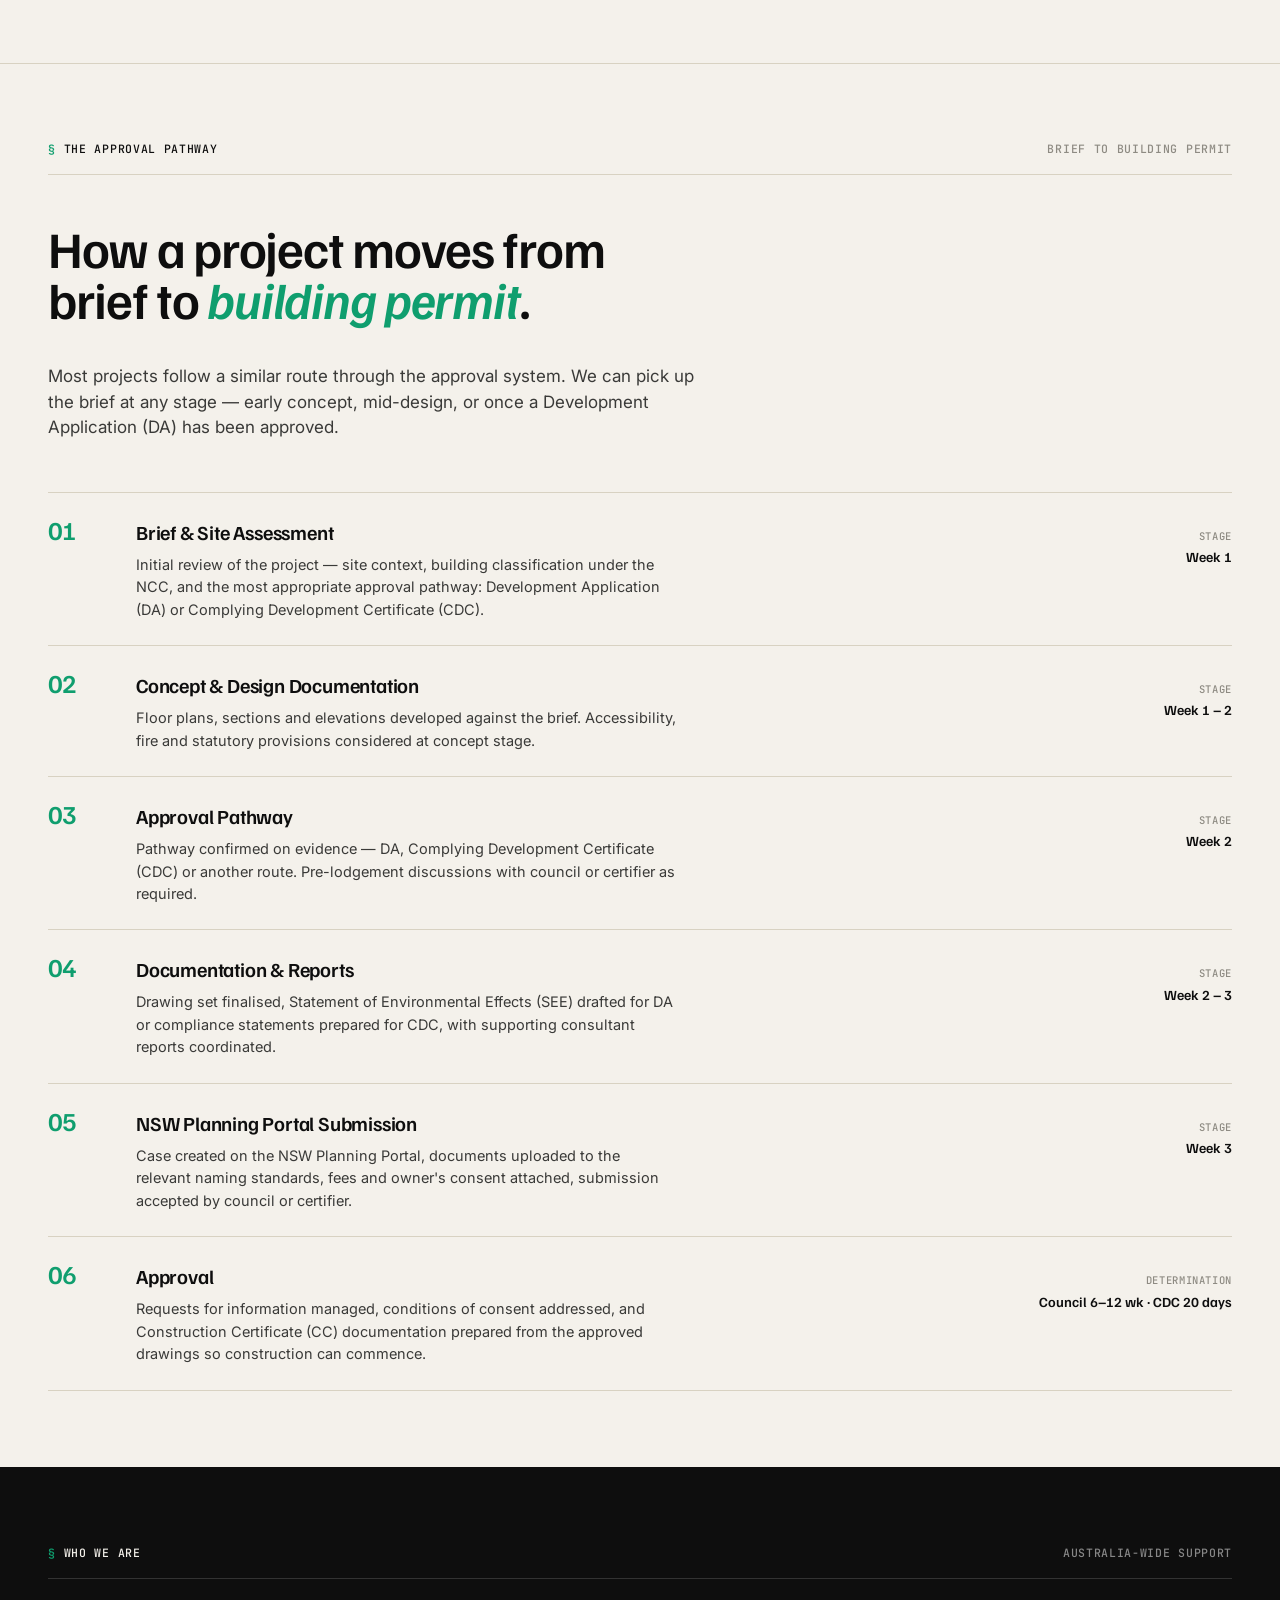
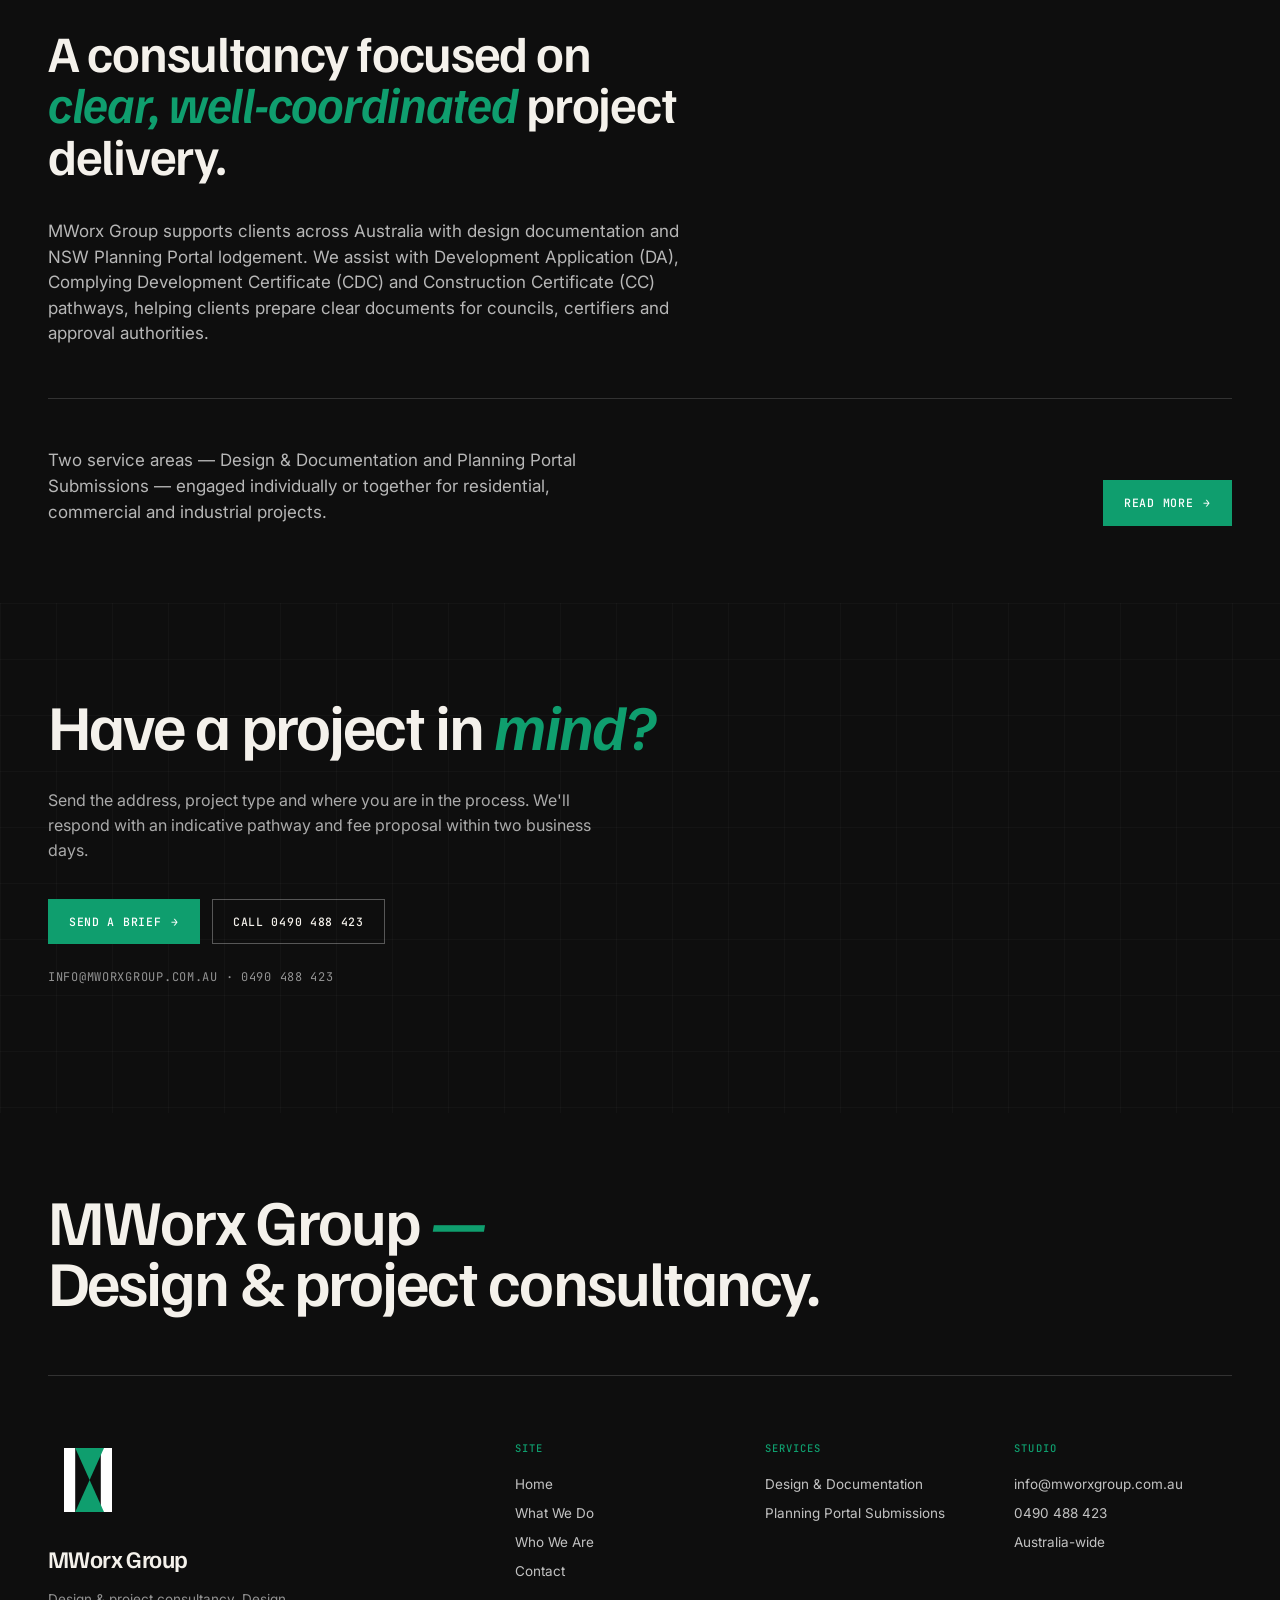
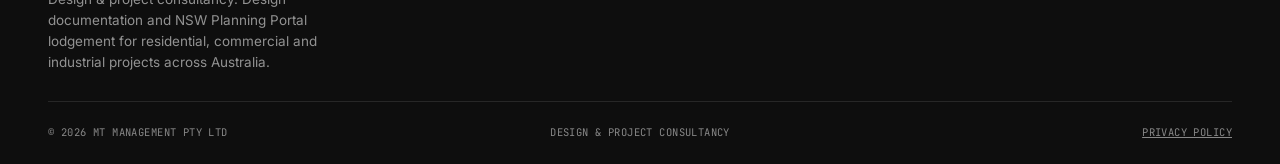
==== commit 64ad26d4: "Fix positioning copy and rebrand stylesheet header Remove "accepted first time" / "right the first t" ====
--- a/index.html
+++ b/index.html
@@ -104,7 +104,7 @@
           <h3>Planning Portal Submissions</h3>
           <span class="tag">NSW · Fixed fee</span>
         </div>
-        <div class="svc-desc">End-to-end NSW Planning Portal lodgement — DA, CDC and CC applications, PCA appointment and OC lodgement. Fixed-fee, handled cleanly so the submission gets accepted first time. Bring your own documentation or work from ours.</div>
+        <div class="svc-desc">End-to-end NSW Planning Portal lodgement — DA, CDC and CC applications, PCA appointment and OC lodgement. Fixed-fee, with documents checked before submission. Bring your own documentation or work from ours.</div>
         <div class="svc-arrow">↗</div>
       </a>
     </div>
--- a/styles.css
+++ b/styles.css
@@ -1,5 +1,5 @@
 /* =========================================================
-   DPM — Design & Project Management
+   MWorx Group — Design & Project Consultancy
    Stylesheet v4 — refined emerald, less heavy
    ========================================================= */
 
